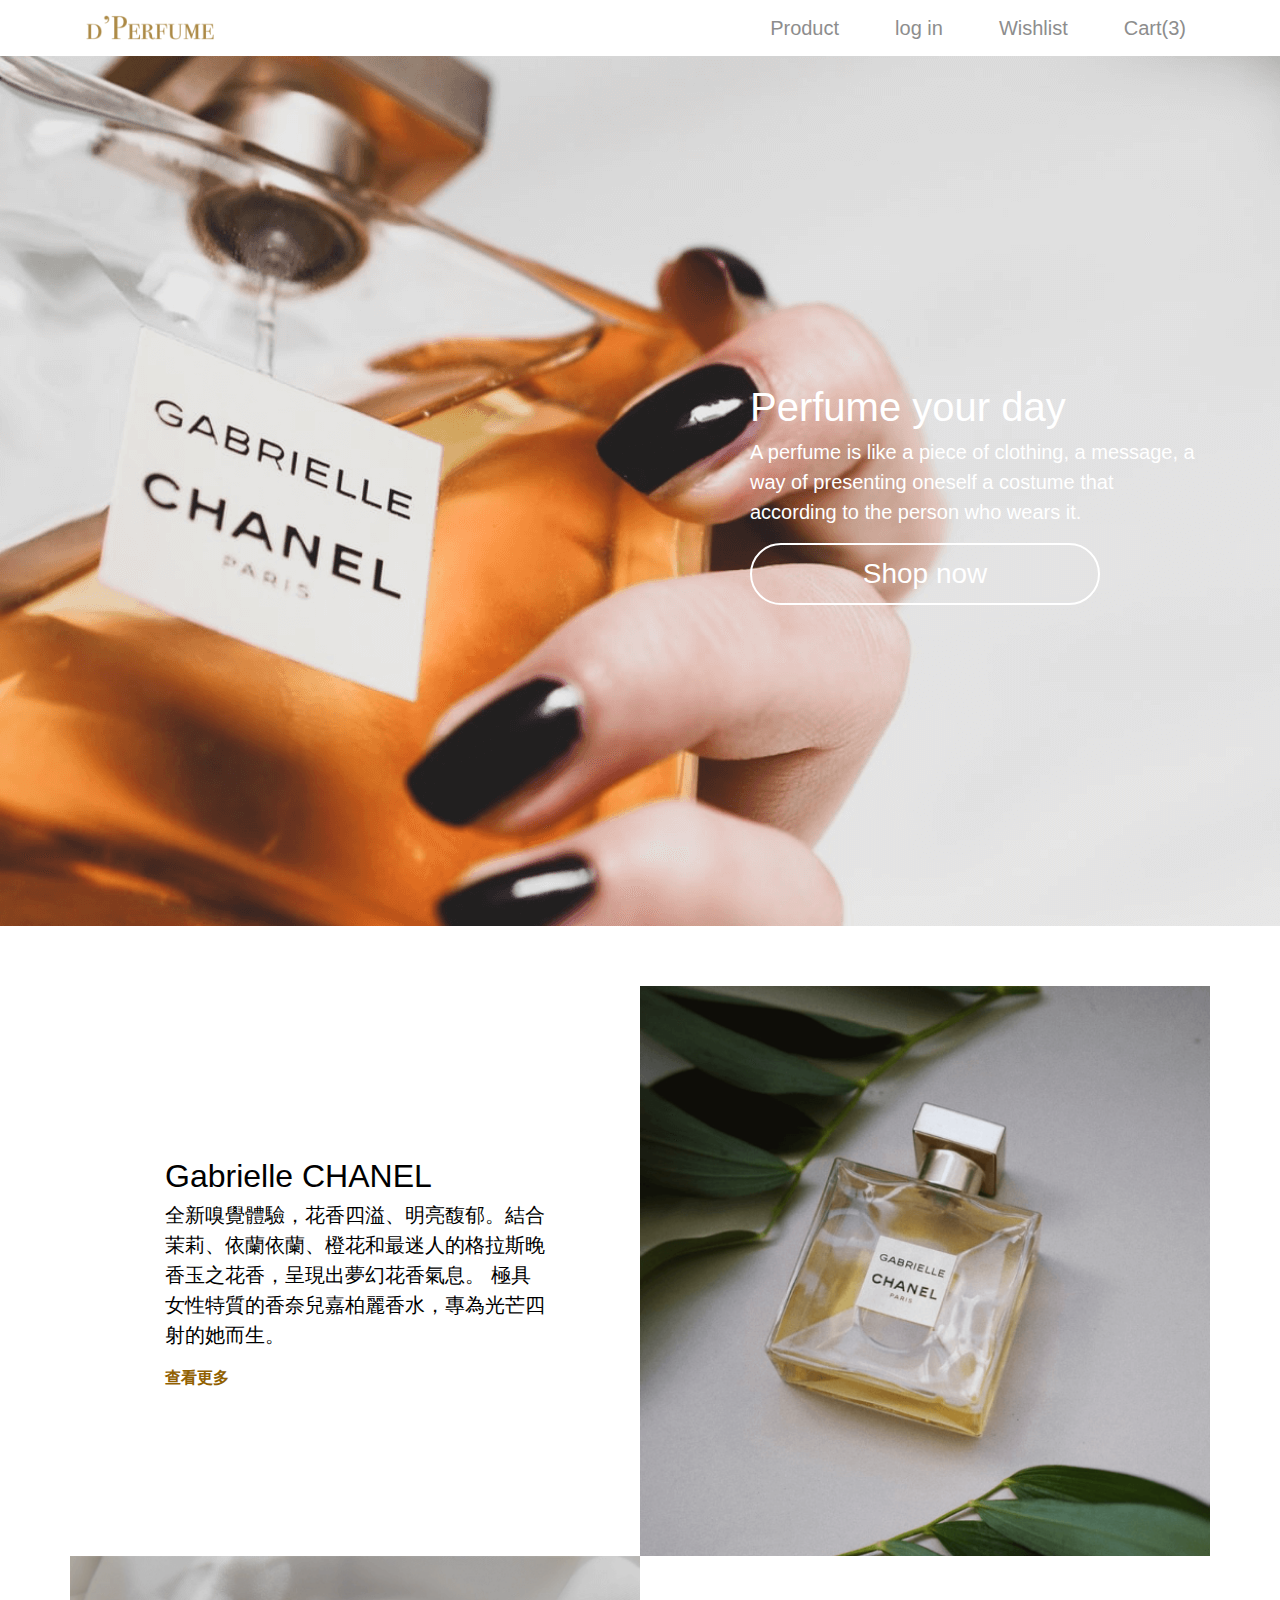
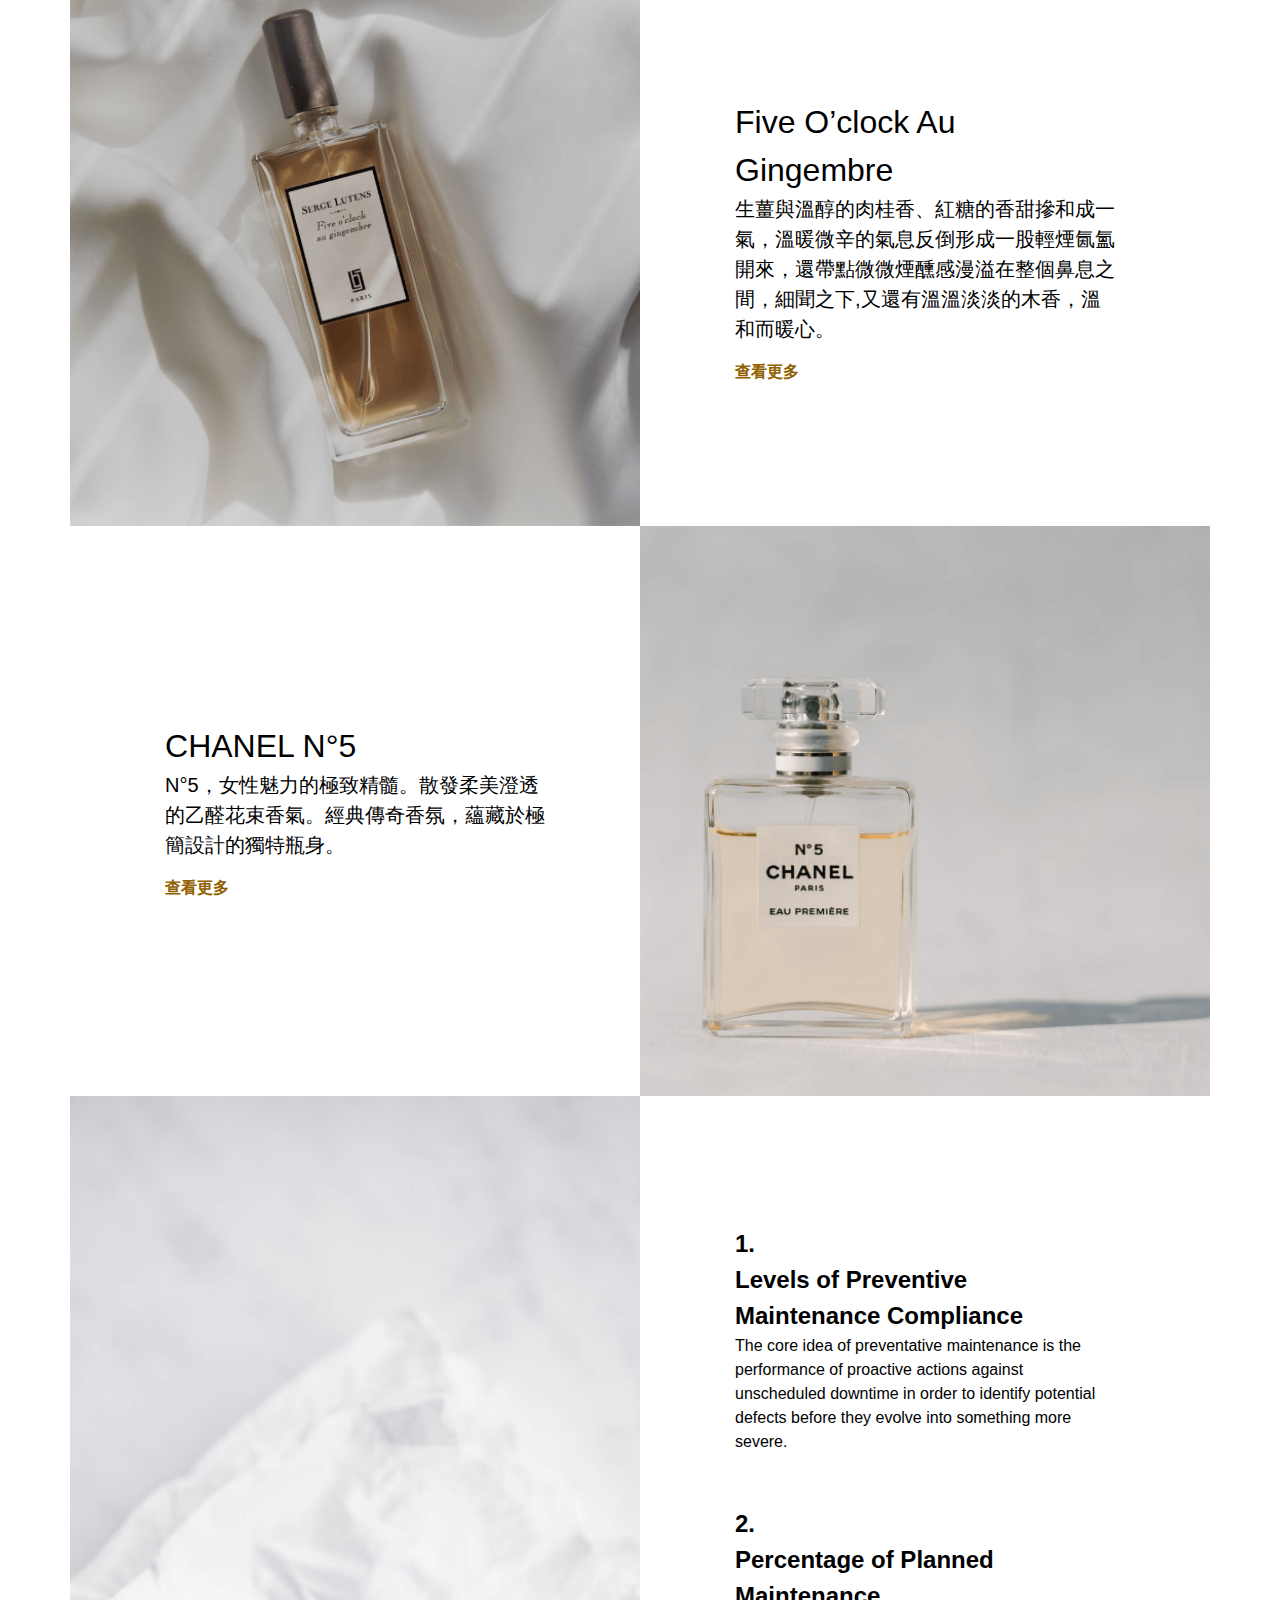
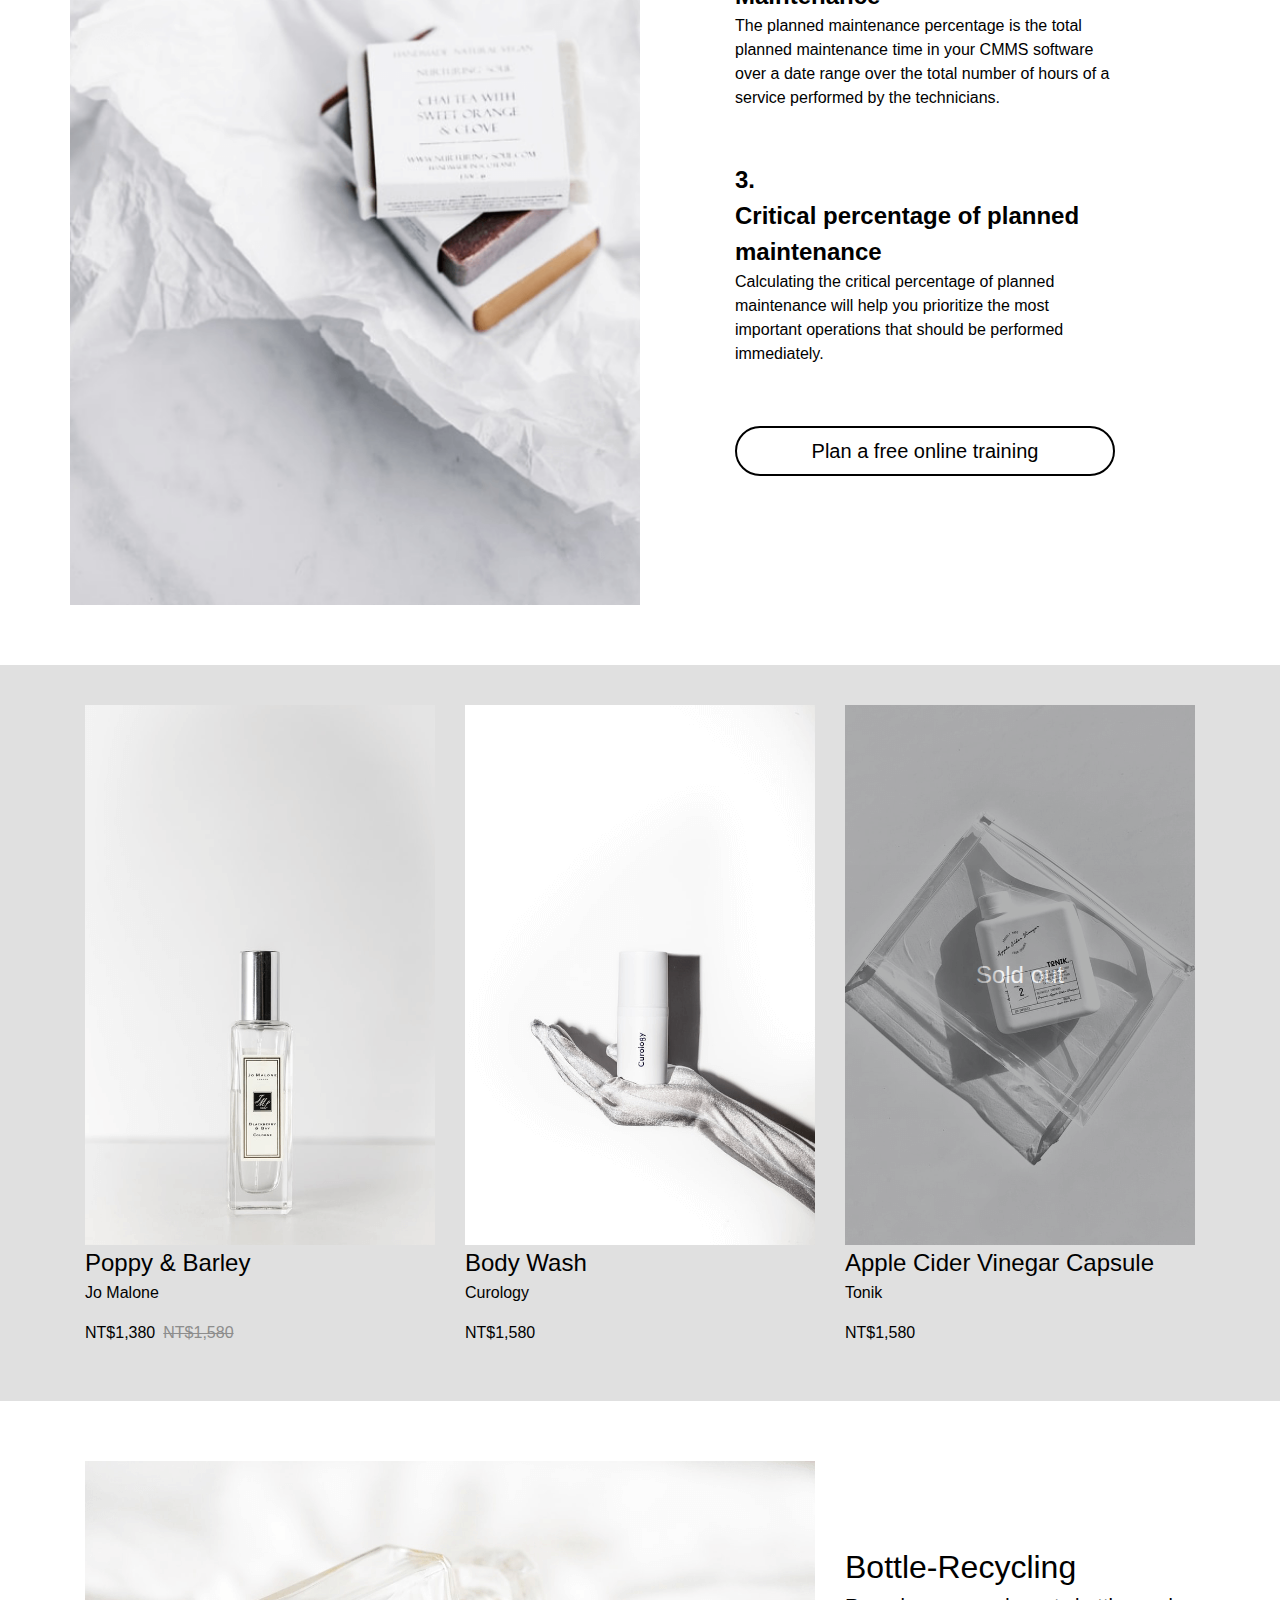
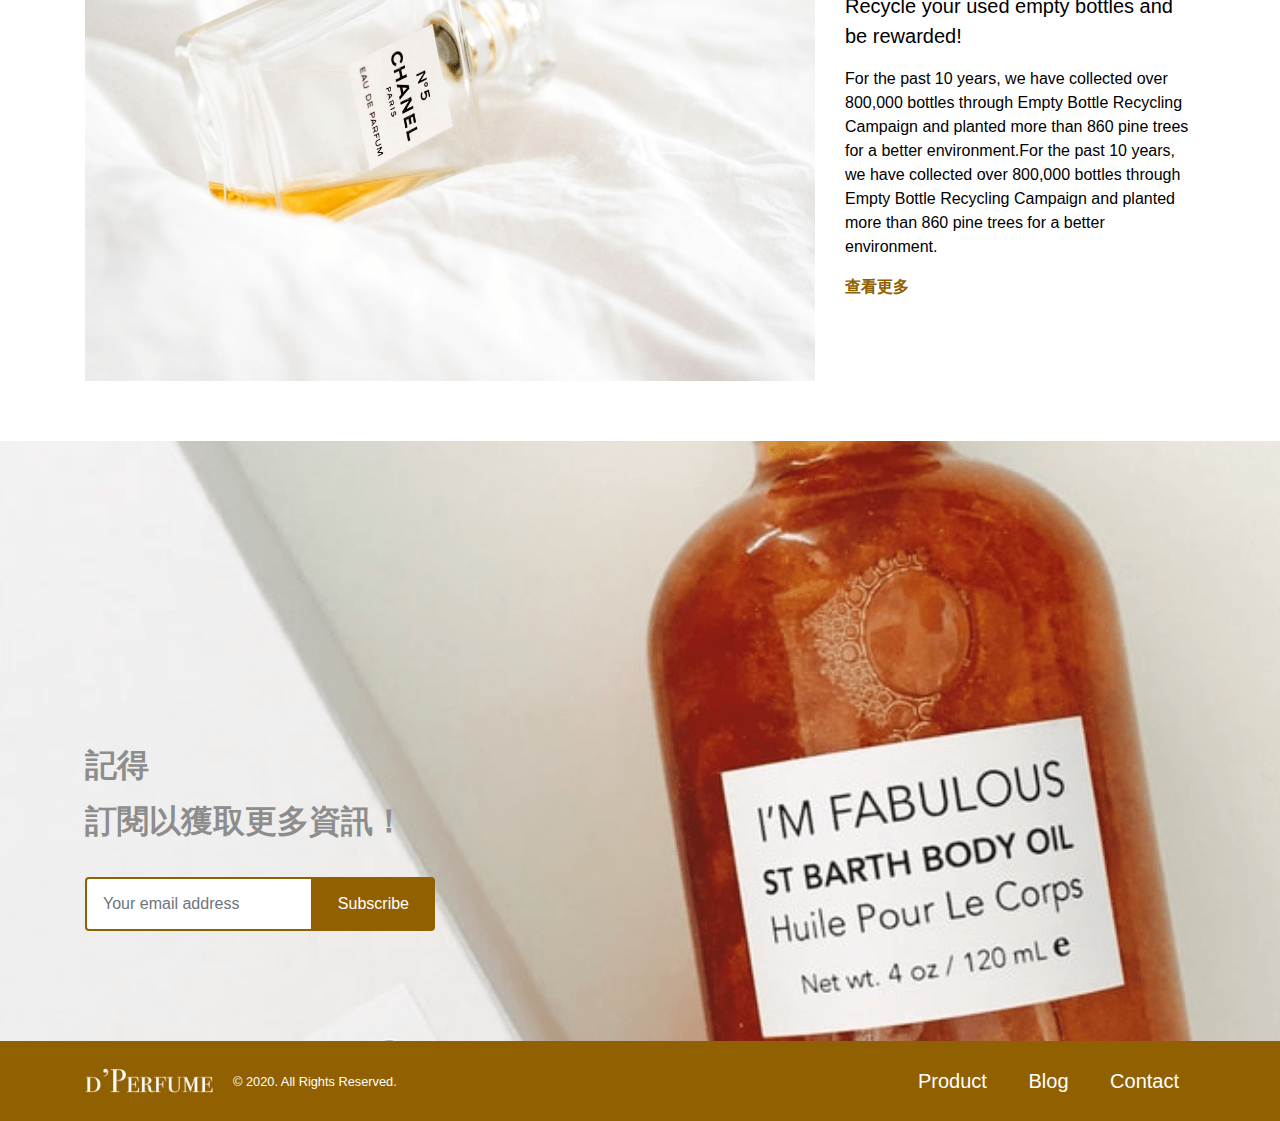
==== index.html @ 67496195 "done" ====
<!DOCTYPE html>
<html lang="en">
<head>
    <meta charset="UTF-8">
    <meta name="viewport" content="width=device-width, initial-scale=1.0">
    <title>d'Perfume</title>
    <link rel="stylesheet" href="https://use.fontawesome.com/releases/v5.14.0/css/all.css" integrity="sha384-HzLeBuhoNPvSl5KYnjx0BT+WB0QEEqLprO+NBkkk5gbc67FTaL7XIGa2w1L0Xbgc" crossorigin="anonymous">
    <link rel="stylesheet" href="css/all.min.css">
</head>
<body>
    <header class="bg-white lead font-weight-normal sticky-top mb-0">
        <div class="container-xl container-fluid px-md-3 p-0">
            <nav class="header-navbar navbar navbar-expand-md navbar-light p-0">
                <a class="navbar-brand ml-3 ml-md-0 mr-auto" href="./index.html">
                    <h1 class="logo logo-primary align-middle text-hide my-0">d'Perfume</h1>
                </a>
                <div class="navbar-nav d-md-none mr-3">
                    <a class="nav-item nav-link" href="#"><i class="fas fa-shopping-cart"></i></a>
                    <a href="#" class="badge badge-pill badge-primary font-weight-normal position-absolute py-0 px-1 ml-3 mt-1"><small>3</small></a>
                </div>
                <button class="navbar-toggler px-3 py-2 border-0 outline-none" type="button" data-toggle="collapse" data-target="#mdNav" aria-controls="smNav" aria-expanded="false" aria-label="Toggle navigation">
                    <i class="fas fa-bars fa-2x mx-1"></i>
                </button>
                <div class="collapse navbar-collapse bg-secondary navbar-dark flex-grow-0" id="mdNav">
                    <div class="navbar-nav text-center d-md-none">
                        <a class="nav-item nav-link py-3 border-bottom" href="../product.html">Product</a>
                        <a class="nav-item nav-link py-3 border-bottom" href="#">Wishlist</a>
                        <a class="nav-item nav-link py-3 border-bottom" href="#">Blog</a>
                        <a class="nav-item nav-link py-3 border-bottom" href="#">Contact</a>
                        <a class="nav-item nav-link py-3" href="../login.html">log in</a>
                    </div>
                </div>
                <div class="navbar-nav h5 font-weight-normal d-none d-md-flex">
                    <a class="nav-item nav-link mr-4_3" href="../product.html"><i class="fas fa-tshirt mr-1"></i>Product</a>
                    <a class="nav-item nav-link mr-4_3" href="../login.html"><i class="fas fa-user-alt mr-1"></i>log in</a>
                    <a class="nav-item nav-link mr-4_3" href="#"><i class="fas fa-heart mr-1"></i>Wishlist</a>
                    <a class="nav-item nav-link" href="#"><i class="fas fa-shopping-cart mr-1"></i>Cart(3)</a>
                </div>
            </nav>
        </div>
    </header>
    <section class="banner jumbotron-fluid text-white d-flex mb-0">
        <div class="container-xl container-fluid d-flex flex-column justify-content-center">
            <div class="row align-items-end">
                <div class="col-12 col-lg-5 col-md-6 col-sm-8 offset-0 offset-lg-7 offset-md-6 offset-sm-4">
                    <h1 class="mb-0">Perfume your day</h1>
                    <p class="lead">A perfume is like a piece of clothing, a message, a way of presenting oneself a costume that according to the person who wears it.</p>
                </div>
            </div>
            <div class="row">
                <div class="col-12 col-lg-4 col-md-5 col-sm-7 offset-0 offset-lg-7 offset-md-6 offset-sm-4">
                    <a class="btn btn-outline-light text-white font-size-reset btn-block border-bold rounded-pill py-2" href="../product.html"><span class="h3 font-weight-normal">Shop now</span></a>
                </div>
            </div>
        </div>
    </section>
    <section class="container-xl container-fluid py-4_4 py-md-5_3">
        <div class="row flex-md-row-reverse align-items-center mb-4_2 mb-md-0">
            <div class="col-12 col-md-6 offset-md-1 d-flex justify-content-center justify-content-md-start px-md-0 mb-2 mb-md-0">
                <img class="d-block w-100 h-auto" src="../img/sp-1.png" alt="Gabrielle CHANEL" srcset="../img/sp-1@2x.png 2x">
            </div>
            <div class="col-12 col-sm-10 col-md-4 offset-sm-1 px-md-0">
                <h2 class="mb-0">Gabrielle CHANEL</h2>
                <p class="lead">全新嗅覺體驗，花香四溢、明亮馥郁。結合茉莉、依蘭依蘭、橙花和最迷人的格拉斯晚香玉之花香，呈現出夢幻花香氣息。 極具女性特質的香奈兒嘉柏麗香水，專為光芒四射的她而生。</p>
                <a class="text-decoration-none font-weight-semibold" href="/">查看更多</a>
            </div>
        </div>
        <div class="row align-items-center mb-4_2 mb-md-0">
            <div class="col-12 col-md-6 d-flex justify-content-center justify-content-md-end px-md-0 mb-2 mb-md-0">
                <img class="d-block w-100 h-auto" src="../img/sp-2.png" alt="Five O’clock Au Gingembre" srcset="../img/sp-2@2x.png 2x">
            </div>
            <div class="col-12 col-sm-10 col-md-4 offset-sm-1 px-md-0">
                <h2 class="mb-0">Five O’clock Au Gingembre</h2>
                <p class="lead">生薑與溫醇的肉桂香、紅糖的香甜摻和成一氣，溫暖微辛的氣息反倒形成一股輕煙氤氳開來，還帶點微微煙醺感漫溢在整個鼻息之間，細聞之下,又還有溫溫淡淡的木香，溫和而暖心。</p>
                <a class="text-decoration-none font-weight-semibold" href="/">查看更多</a>
            </div>
    
        </div>
        <div class="row flex-md-row-reverse align-items-center mb-4_2 mb-md-0">
            <div class="col-12 col-md-6 offset-md-1 d-flex justify-content-center justify-content-md-start px-md-0 mb-2 mb-md-0">
                <img class="d-block w-100 h-auto" src="../img/sp-3.png" alt="CHANEL N°5" srcset="../img/sp-3@2x.png 2x">
            </div>
            <div class="col-12 col-sm-10 col-md-4 offset-sm-1 px-md-0">
                <h2 class="mb-0">CHANEL N°5</h2>
                <p class="lead">N°5，女性魅力的極致精髓。散發柔美澄透的乙醛花束香氣。經典傳奇香氛，蘊藏於極簡設計的獨特瓶身。</p>
                <a class="text-decoration-none font-weight-semibold" href="/">查看更多</a>
            </div>
        </div>
        <div class="row align-items-center">
            <div class="col-12 col-md-6 d-flex justify-content-center justify-content-md-end px-md-0 mb-2 mb-md-0">
                <img class="d-block w-100 h-auto" src="../img/sp-4.png" alt="picture" srcset="../img/sp-4@2x.png 2x">
            </div>
            <div class="col-12 col-sm-10 col-md-4 offset-sm-1 px-md-0">
                <h4 class="mb-0 align-top font-weight-semibold">1.<br>Levels of Preventive Maintenance Compliance</h4>
                <p class="mb-3_1 mb-md-5_1 font-weight-light">The core idea of preventative maintenance is the performance of proactive actions against unscheduled downtime in order to identify potential defects before they evolve into something more severe.</p>
                <h4 class="mb-0 align-top font-weight-semibold">2.<br>Percentage of Planned Maintenance</h4>
                <p class="mb-3_1 mb-md-5_1 font-weight-light">The planned maintenance percentage is the total planned maintenance time in your CMMS software over a date range over the total number of hours of a service performed by the technicians.</p>
                <h4 class="mb-0 align-top font-weight-semibold">3.<br>Critical percentage of planned maintenance</h4>
                <p class="mb-3_1 mb-md-5_3 font-weight-light">Calculating the critical percentage of planned maintenance will help you prioritize the most important operations that should be performed immediately.</p>
                <button class="btn btn-outline-black text-black font-weight-medium btn-lg btn-block border-bold rounded-pill" type="button">Plan a free online training</button>
            </div>
        </div>
    </section>
    <section class="bg-secondary-l">
        <div class="container-xl container-fluid py-4_2 py-sm-4_4">
            <div class="row">
                <div class="col-12 col-sm-4">
                    <img class="d-none d-sm-block img-fluid" src="../img/p-1.png" alt="Poppy & Barley" srcset="../img/p-1@2x.png 2x">
                    <img class="d-block d-sm-none w-100 h-auto" src="../img/p-1-m.png" alt="Poppy & Barley" srcset="../img/p-1-m@2x.png 2x">
                    <h4 class="mb-0">Poppy & Barley</h4>
                    <p class="font-weight-light">Jo Malone</p>
                    <p class="font-weight-light">NT$1,380<del class="text-secondary ml-2">NT$1,580</del></p>
                </div>
                <div class="col-12 col-sm-4">
                    <img class="d-none d-sm-block img-fluid" src="../img/p-2.png" alt="Body Wash" srcset="../img/p-2@2x.png 2x">
                    <img class="d-block d-sm-none w-100 h-auto" src="../img/p-2-m.png" alt="Poppy & Barley" srcset="../img/p-2-m@2x.png 2x">
                    <h4 class="mb-0">Body Wash</h4>
                    <p class="font-weight-light">Curology</p>
                    <p class="font-weight-light">NT$1,580</p>
                </div>
                <div class="col-12 col-sm-4">
                    <div class="position-relative">
                        <h4 class="bg-black opacity-3 text-light font-weight-semebold position-absolute d-flex justify-content-center align-items-center w-100 h-100 mb-0">Sold out</h4>
                        <img class="d-none d-sm-block img-fluid" src="../img/p-3.png" alt="Apple Cider Vinegar Capsule" srcset="../img/p-3@2x.png 2x">
                        <img class="d-block d-sm-none w-100 h-auto" src="../img/p-3-m.png" alt="Poppy & Barley" srcset="../img/p-3-m@2x.png 2x">
                    </div>
                    <h4 class="mb-0">Apple Cider Vinegar Capsule</h4>
                    <p class="font-weight-light">Tonik</p>
                    <p class="font-weight-light">NT$1,580</p>
                </div>
            </div>
        </div>
    </section>
    <section class="container-xl container-fluid py-4_4 py-md-5_3">
        <div class="row align-items-center">
            <div class="col-md-8">
                <img class="d-none d-sm-block img-fluid" src="../img/sp-5.png" alt="CHANEL N°5" srcset="../img/sp-5@2x.png 2x">
                <img class="d-block d-sm-none w-100 h-auto" src="../img/sp-5-m.png" alt="CHANEL N°5" srcset="../img/sp-5-m@2x.png 2x">
            </div>
            <div class="col-12 col-md-4">
                <h2 class="mb-0">Bottle-Recycling</h2>
                <p class="lead">Recycle your used empty bottles and be rewarded!</p>
                <p>For the past 10 years, we have collected over 800,000 bottles through Empty Bottle Recycling Campaign and planted more than 860 pine trees for a better environment.For the past 10 years, we have collected over 800,000 bottles through Empty Bottle Recycling Campaign and planted more than 860 pine trees for a better environment.</p>
                <a class="text-decoration-none font-weight-semibold" href="/">查看更多</a>
            </div>
        </div>
    </section>
    <section class="subscribe jumbotron-fluid d-flex align-items-end mb-0">
        <div class="container-xl container-fluid h-50">
            <div class="row">
                <div class="col-12 col-sm-8 col-md-6 col-lg-5 col-xl-4">
                    <div class="px-0 pb-4">
                        <h2 class="text-secondary h2 font-weight-bold">記得</h2>
                        <h2 class="text-secondary h2 font-weight-bold">訂閱以獲取更多資訊！</h2>
                    </div>
                    <div class="input-group">
                        <input class="form-control border-primary border-bold h-100 p-3" type="email" name="email" id="email" placeholder="Your email address" aria-label="Your email address" aria-describedby="button-subscribe">
                        <div class="input-group-append">
                            <button class="btn btn-primary border-bold px-4" type="button" id="button-subscribe">Subscribe</button>
                        </div>
                    </div>
                </div>
            </div>
        </div>
    </section>
    <footer class="bg-primary text-white">
        <div class="container-xl container-fluid h-100">
            <div class="navbar navbar-dark d-flex justify-content-between flex-nowrap h-100 p-0">
                <div class="flex-grow-1 d-flex justify-content-md-start justify-content-between align-items-center">
                    <a class="navbar-brand pr-1 mr-3" href="./index.html"><h1 class="logo logo-white align-middle text-hide mb-0">d'Perfume</h1></a>
                    <p class="navbar-text mb-0"><small>© 2020. All Rights Reserved.</small></p>    
                </div>
                <div class="navbar-nav d-none d-md-inline-block lead font-weight-normal">
                    <a class="nav-item nav-link d-inline-block px-3 mr-1" href="../product.html">Product</a>
                    <a class="nav-item nav-link d-inline-block px-3 mr-1" href="#">Blog</a>
                    <a class="nav-item nav-link d-inline-block px-3" href="#">Contact</a>
                </div>
            </div> 
        </div>
    </footer>
    <script src="https://code.jquery.com/jquery-3.3.1.slim.min.js" integrity="sha384-q8i/X+965DzO0rT7abK41JStQIAqVgRVzpbzo5smXKp4YfRvH+8abtTE1Pi6jizo" crossorigin="anonymous"></script>
    <script src="https://cdnjs.cloudflare.com/ajax/libs/popper.js/1.14.6/umd/popper.min.js" integrity="sha384-wHAiFfRlMFy6i5SRaxvfOCifBUQy1xHdJ/yoi7FRNXMRBu5WHdZYu1hA6ZOblgut" crossorigin="anonymous"></script>
    <script src="https://stackpath.bootstrapcdn.com/bootstrap/4.2.1/js/bootstrap.min.js" integrity="sha384-B0UglyR+jN6CkvvICOB2joaf5I4l3gm9GU6Hc1og6Ls7i6U/mkkaduKaBhlAXv9k" crossorigin="anonymous"></script>
</body>
</html>
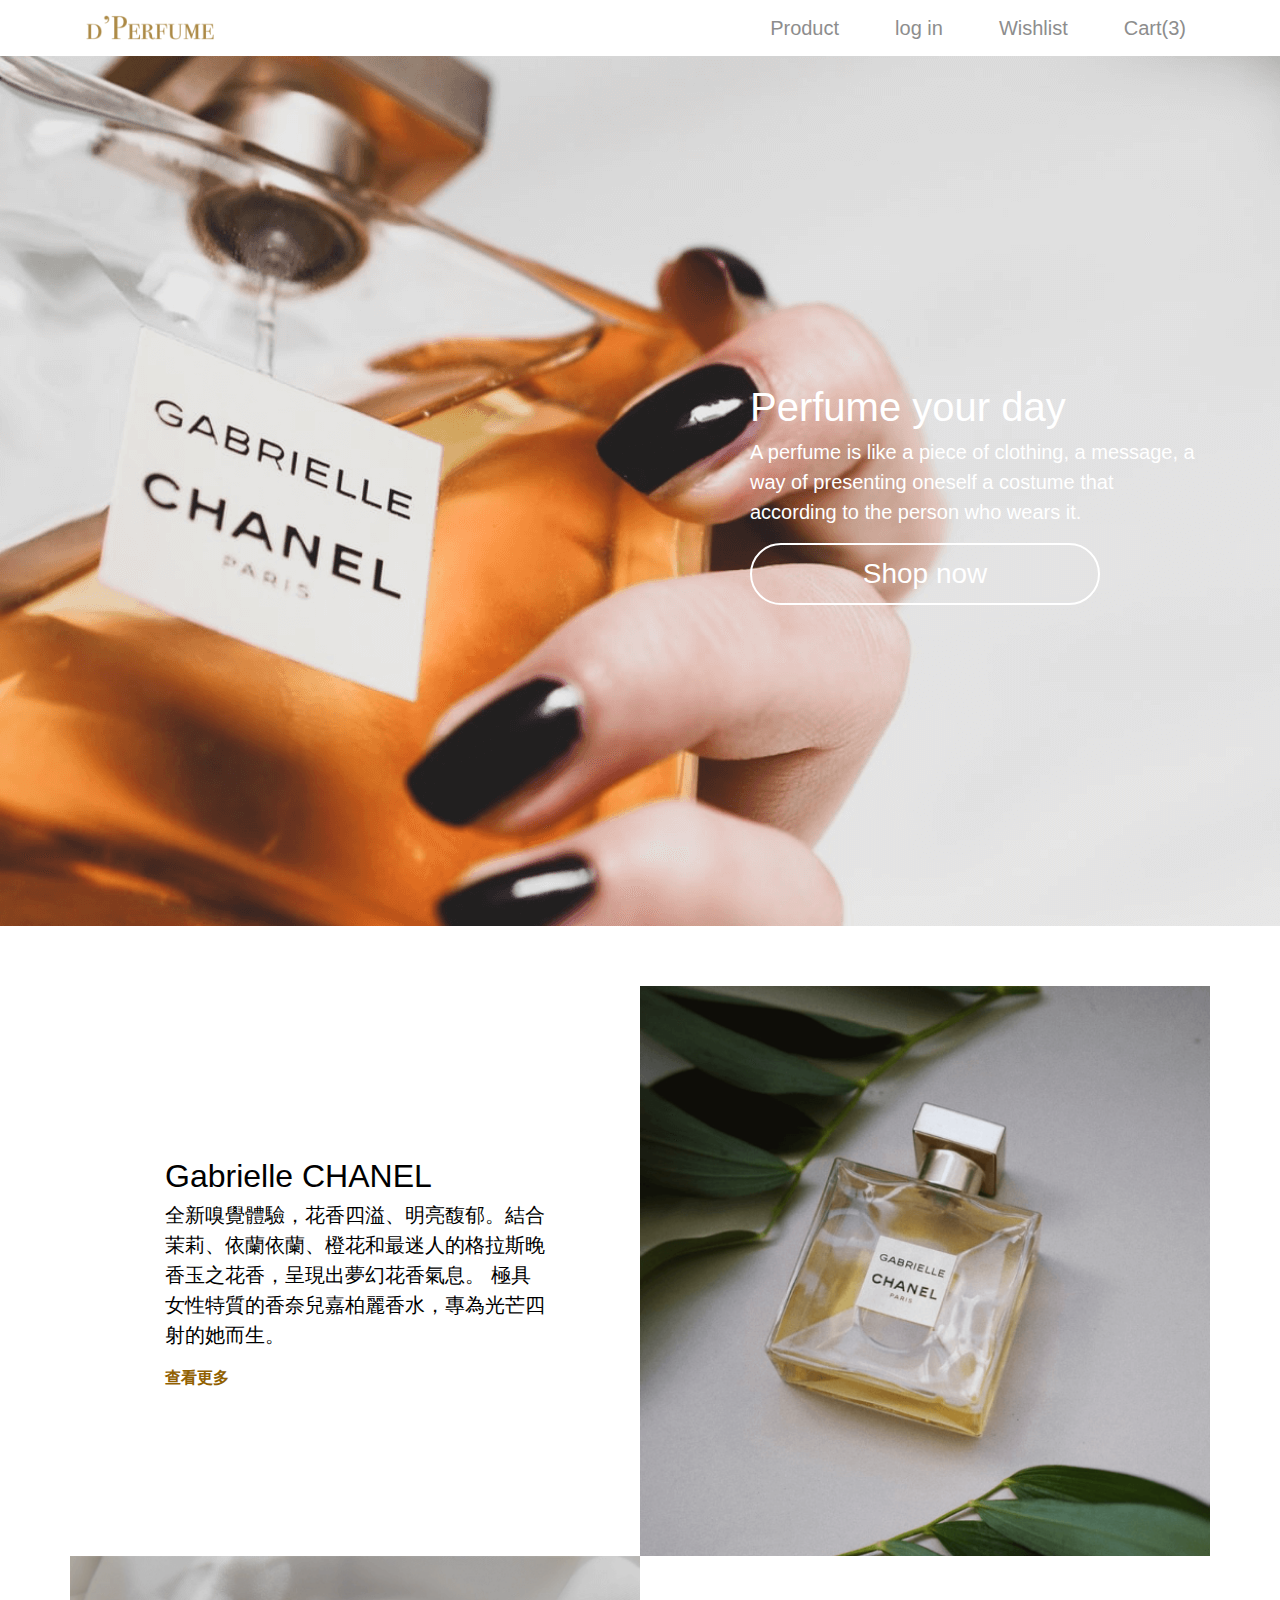
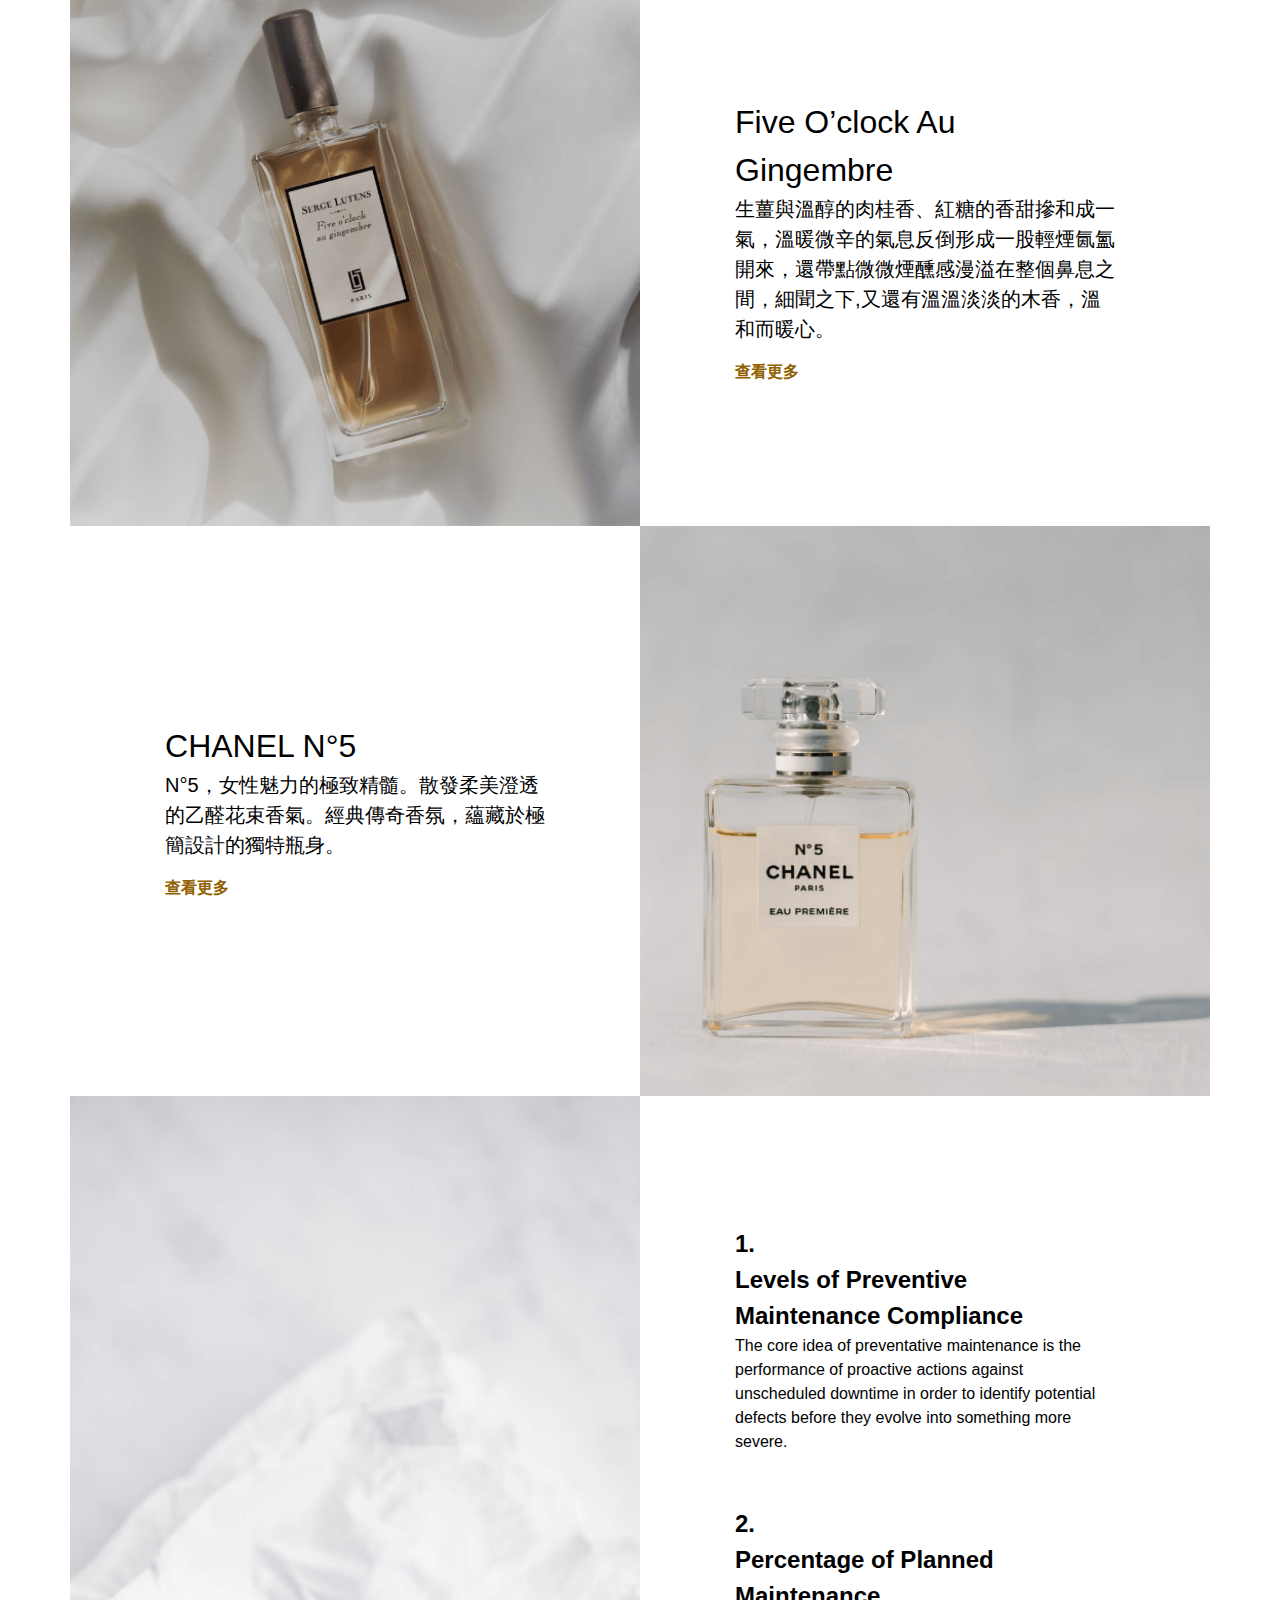
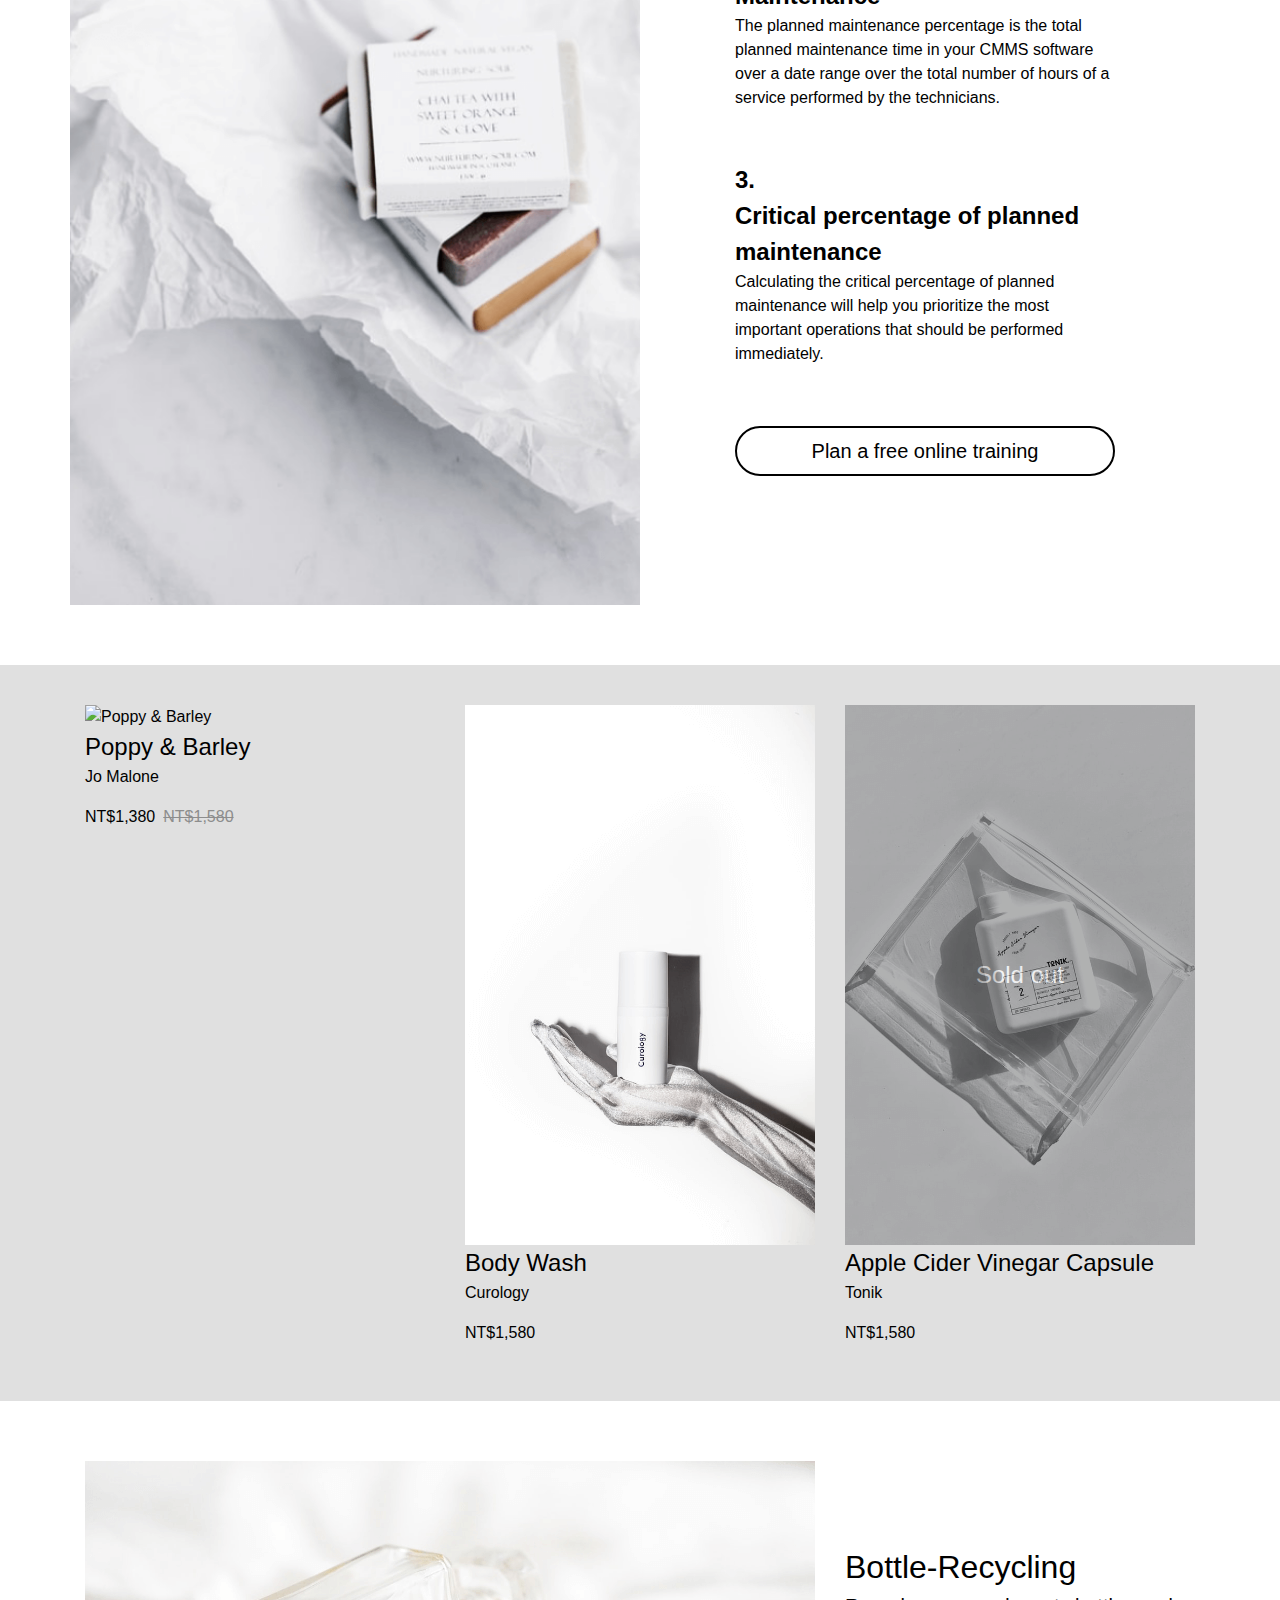
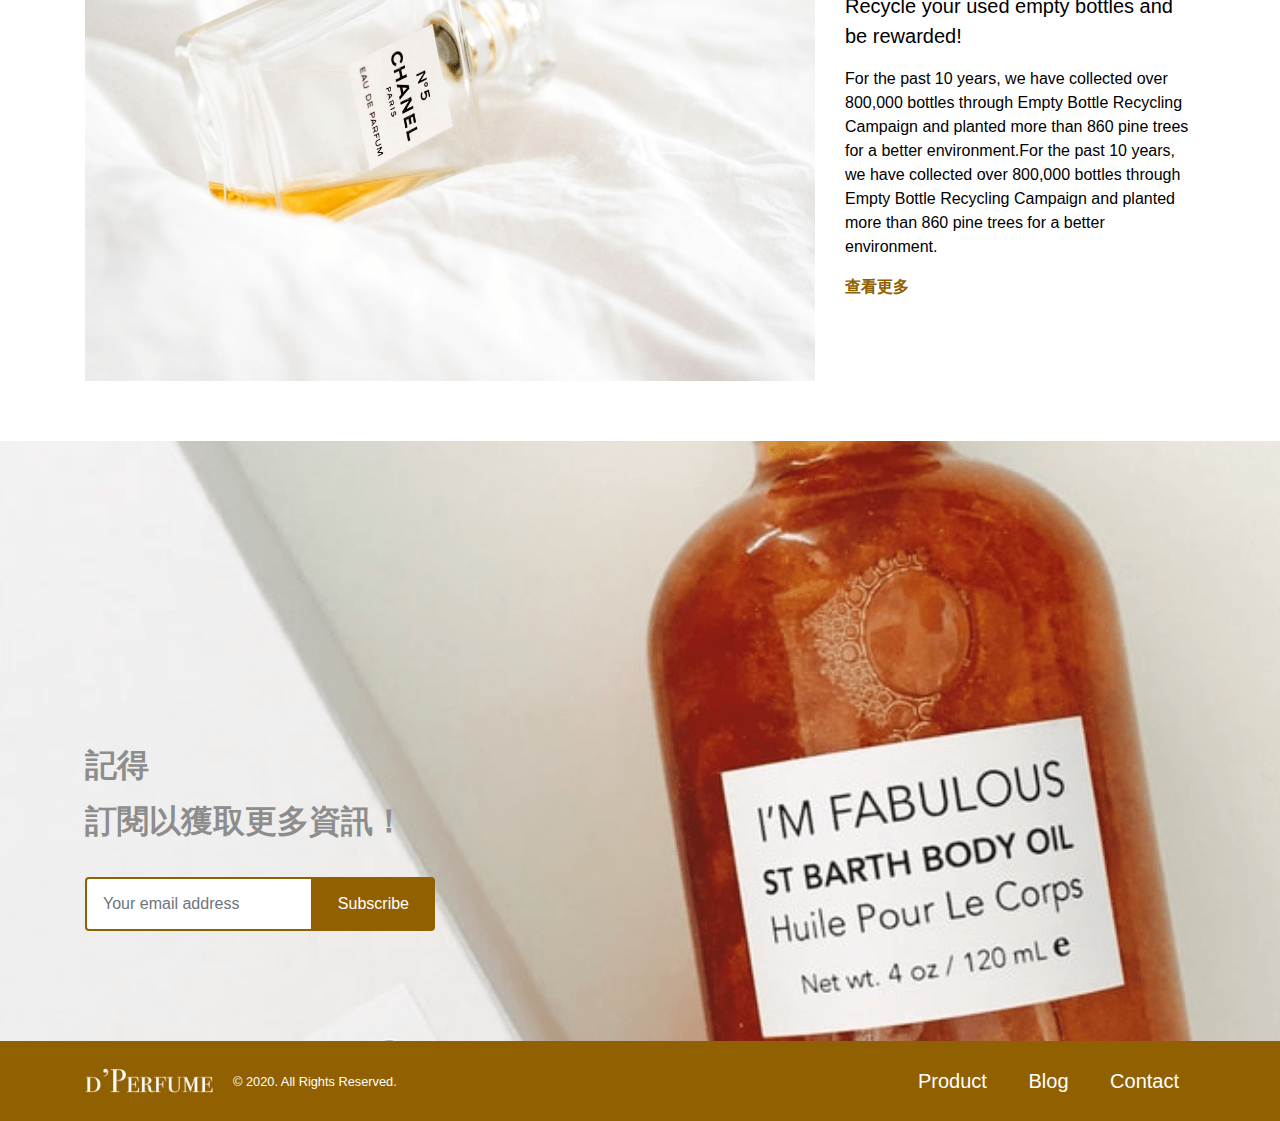
==== commit bec7bf12: "url problem solved" ====
--- a/index.html
+++ b/index.html
@@ -23,16 +23,16 @@
                 </button>
                 <div class="collapse navbar-collapse bg-secondary navbar-dark flex-grow-0" id="mdNav">
                     <div class="navbar-nav text-center d-md-none">
-                        <a class="nav-item nav-link py-3 border-bottom" href="../product.html">Product</a>
+                        <a class="nav-item nav-link py-3 border-bottom" href="./product.html">Product</a>
                         <a class="nav-item nav-link py-3 border-bottom" href="#">Wishlist</a>
                         <a class="nav-item nav-link py-3 border-bottom" href="#">Blog</a>
                         <a class="nav-item nav-link py-3 border-bottom" href="#">Contact</a>
-                        <a class="nav-item nav-link py-3" href="../login.html">log in</a>
+                        <a class="nav-item nav-link py-3" href="./login.html">log in</a>
                     </div>
                 </div>
                 <div class="navbar-nav h5 font-weight-normal d-none d-md-flex">
-                    <a class="nav-item nav-link mr-4_3" href="../product.html"><i class="fas fa-tshirt mr-1"></i>Product</a>
-                    <a class="nav-item nav-link mr-4_3" href="../login.html"><i class="fas fa-user-alt mr-1"></i>log in</a>
+                    <a class="nav-item nav-link mr-4_3" href="./product.html"><i class="fas fa-tshirt mr-1"></i>Product</a>
+                    <a class="nav-item nav-link mr-4_3" href="./login.html"><i class="fas fa-user-alt mr-1"></i>log in</a>
                     <a class="nav-item nav-link mr-4_3" href="#"><i class="fas fa-heart mr-1"></i>Wishlist</a>
                     <a class="nav-item nav-link" href="#"><i class="fas fa-shopping-cart mr-1"></i>Cart(3)</a>
                 </div>
@@ -49,7 +49,7 @@
             </div>
             <div class="row">
                 <div class="col-12 col-lg-4 col-md-5 col-sm-7 offset-0 offset-lg-7 offset-md-6 offset-sm-4">
-                    <a class="btn btn-outline-light text-white font-size-reset btn-block border-bold rounded-pill py-2" href="../product.html"><span class="h3 font-weight-normal">Shop now</span></a>
+                    <a class="btn btn-outline-light text-white font-size-reset btn-block border-bold rounded-pill py-2" href="./product.html"><span class="h3 font-weight-normal">Shop now</span></a>
                 </div>
             </div>
         </div>
@@ -57,7 +57,7 @@
     <section class="container-xl container-fluid py-4_4 py-md-5_3">
         <div class="row flex-md-row-reverse align-items-center mb-4_2 mb-md-0">
             <div class="col-12 col-md-6 offset-md-1 d-flex justify-content-center justify-content-md-start px-md-0 mb-2 mb-md-0">
-                <img class="d-block w-100 h-auto" src="../img/sp-1.png" alt="Gabrielle CHANEL" srcset="../img/sp-1@2x.png 2x">
+                <img class="d-block w-100 h-auto" src="./img/sp-1.png" alt="Gabrielle CHANEL" srcset="./img/sp-1@2x.png 2x">
             </div>
             <div class="col-12 col-sm-10 col-md-4 offset-sm-1 px-md-0">
                 <h2 class="mb-0">Gabrielle CHANEL</h2>
@@ -67,7 +67,7 @@
         </div>
         <div class="row align-items-center mb-4_2 mb-md-0">
             <div class="col-12 col-md-6 d-flex justify-content-center justify-content-md-end px-md-0 mb-2 mb-md-0">
-                <img class="d-block w-100 h-auto" src="../img/sp-2.png" alt="Five O’clock Au Gingembre" srcset="../img/sp-2@2x.png 2x">
+                <img class="d-block w-100 h-auto" src="./img/sp-2.png" alt="Five O’clock Au Gingembre" srcset="./img/sp-2@2x.png 2x">
             </div>
             <div class="col-12 col-sm-10 col-md-4 offset-sm-1 px-md-0">
                 <h2 class="mb-0">Five O’clock Au Gingembre</h2>
@@ -78,7 +78,7 @@
         </div>
         <div class="row flex-md-row-reverse align-items-center mb-4_2 mb-md-0">
             <div class="col-12 col-md-6 offset-md-1 d-flex justify-content-center justify-content-md-start px-md-0 mb-2 mb-md-0">
-                <img class="d-block w-100 h-auto" src="../img/sp-3.png" alt="CHANEL N°5" srcset="../img/sp-3@2x.png 2x">
+                <img class="d-block w-100 h-auto" src="./img/sp-3.png" alt="CHANEL N°5" srcset="./img/sp-3@2x.png 2x">
             </div>
             <div class="col-12 col-sm-10 col-md-4 offset-sm-1 px-md-0">
                 <h2 class="mb-0">CHANEL N°5</h2>
@@ -88,7 +88,7 @@
         </div>
         <div class="row align-items-center">
             <div class="col-12 col-md-6 d-flex justify-content-center justify-content-md-end px-md-0 mb-2 mb-md-0">
-                <img class="d-block w-100 h-auto" src="../img/sp-4.png" alt="picture" srcset="../img/sp-4@2x.png 2x">
+                <img class="d-block w-100 h-auto" src="./img/sp-4.png" alt="picture" srcset="./img/sp-4@2x.png 2x">
             </div>
             <div class="col-12 col-sm-10 col-md-4 offset-sm-1 px-md-0">
                 <h4 class="mb-0 align-top font-weight-semibold">1.<br>Levels of Preventive Maintenance Compliance</h4>
@@ -105,15 +105,15 @@
         <div class="container-xl container-fluid py-4_2 py-sm-4_4">
             <div class="row">
                 <div class="col-12 col-sm-4">
-                    <img class="d-none d-sm-block img-fluid" src="../img/p-1.png" alt="Poppy & Barley" srcset="../img/p-1@2x.png 2x">
-                    <img class="d-block d-sm-none w-100 h-auto" src="../img/p-1-m.png" alt="Poppy & Barley" srcset="../img/p-1-m@2x.png 2x">
+                    <img class="d-none d-sm-block img-fluid" src="./mg/p-1.png" alt="Poppy & Barley" srcset="./img/p-1@2x.png 2x">
+                    <img class="d-block d-sm-none w-100 h-auto" src="./img/p-1-m.png" alt="Poppy & Barley" srcset="./img/p-1-m@2x.png 2x">
                     <h4 class="mb-0">Poppy & Barley</h4>
                     <p class="font-weight-light">Jo Malone</p>
                     <p class="font-weight-light">NT$1,380<del class="text-secondary ml-2">NT$1,580</del></p>
                 </div>
                 <div class="col-12 col-sm-4">
-                    <img class="d-none d-sm-block img-fluid" src="../img/p-2.png" alt="Body Wash" srcset="../img/p-2@2x.png 2x">
-                    <img class="d-block d-sm-none w-100 h-auto" src="../img/p-2-m.png" alt="Poppy & Barley" srcset="../img/p-2-m@2x.png 2x">
+                    <img class="d-none d-sm-block img-fluid" src="./img/p-2.png" alt="Body Wash" srcset="./img/p-2@2x.png 2x">
+                    <img class="d-block d-sm-none w-100 h-auto" src="./img/p-2-m.png" alt="Poppy & Barley" srcset="./img/p-2-m@2x.png 2x">
                     <h4 class="mb-0">Body Wash</h4>
                     <p class="font-weight-light">Curology</p>
                     <p class="font-weight-light">NT$1,580</p>
@@ -121,8 +121,8 @@
                 <div class="col-12 col-sm-4">
                     <div class="position-relative">
                         <h4 class="bg-black opacity-3 text-light font-weight-semebold position-absolute d-flex justify-content-center align-items-center w-100 h-100 mb-0">Sold out</h4>
-                        <img class="d-none d-sm-block img-fluid" src="../img/p-3.png" alt="Apple Cider Vinegar Capsule" srcset="../img/p-3@2x.png 2x">
-                        <img class="d-block d-sm-none w-100 h-auto" src="../img/p-3-m.png" alt="Poppy & Barley" srcset="../img/p-3-m@2x.png 2x">
+                        <img class="d-none d-sm-block img-fluid" src="./img/p-3.png" alt="Apple Cider Vinegar Capsule" srcset="./img/p-3@2x.png 2x">
+                        <img class="d-block d-sm-none w-100 h-auto" src="./img/p-3-m.png" alt="Poppy & Barley" srcset="./img/p-3-m@2x.png 2x">
                     </div>
                     <h4 class="mb-0">Apple Cider Vinegar Capsule</h4>
                     <p class="font-weight-light">Tonik</p>
@@ -134,8 +134,8 @@
     <section class="container-xl container-fluid py-4_4 py-md-5_3">
         <div class="row align-items-center">
             <div class="col-md-8">
-                <img class="d-none d-sm-block img-fluid" src="../img/sp-5.png" alt="CHANEL N°5" srcset="../img/sp-5@2x.png 2x">
-                <img class="d-block d-sm-none w-100 h-auto" src="../img/sp-5-m.png" alt="CHANEL N°5" srcset="../img/sp-5-m@2x.png 2x">
+                <img class="d-none d-sm-block img-fluid" src="./img/sp-5.png" alt="CHANEL N°5" srcset="./img/sp-5@2x.png 2x">
+                <img class="d-block d-sm-none w-100 h-auto" src="./img/sp-5-m.png" alt="CHANEL N°5" srcset="./img/sp-5-m@2x.png 2x">
             </div>
             <div class="col-12 col-md-4">
                 <h2 class="mb-0">Bottle-Recycling</h2>
@@ -171,7 +171,7 @@
                     <p class="navbar-text mb-0"><small>© 2020. All Rights Reserved.</small></p>    
                 </div>
                 <div class="navbar-nav d-none d-md-inline-block lead font-weight-normal">
-                    <a class="nav-item nav-link d-inline-block px-3 mr-1" href="../product.html">Product</a>
+                    <a class="nav-item nav-link d-inline-block px-3 mr-1" href="./product.html">Product</a>
                     <a class="nav-item nav-link d-inline-block px-3 mr-1" href="#">Blog</a>
                     <a class="nav-item nav-link d-inline-block px-3" href="#">Contact</a>
                 </div>
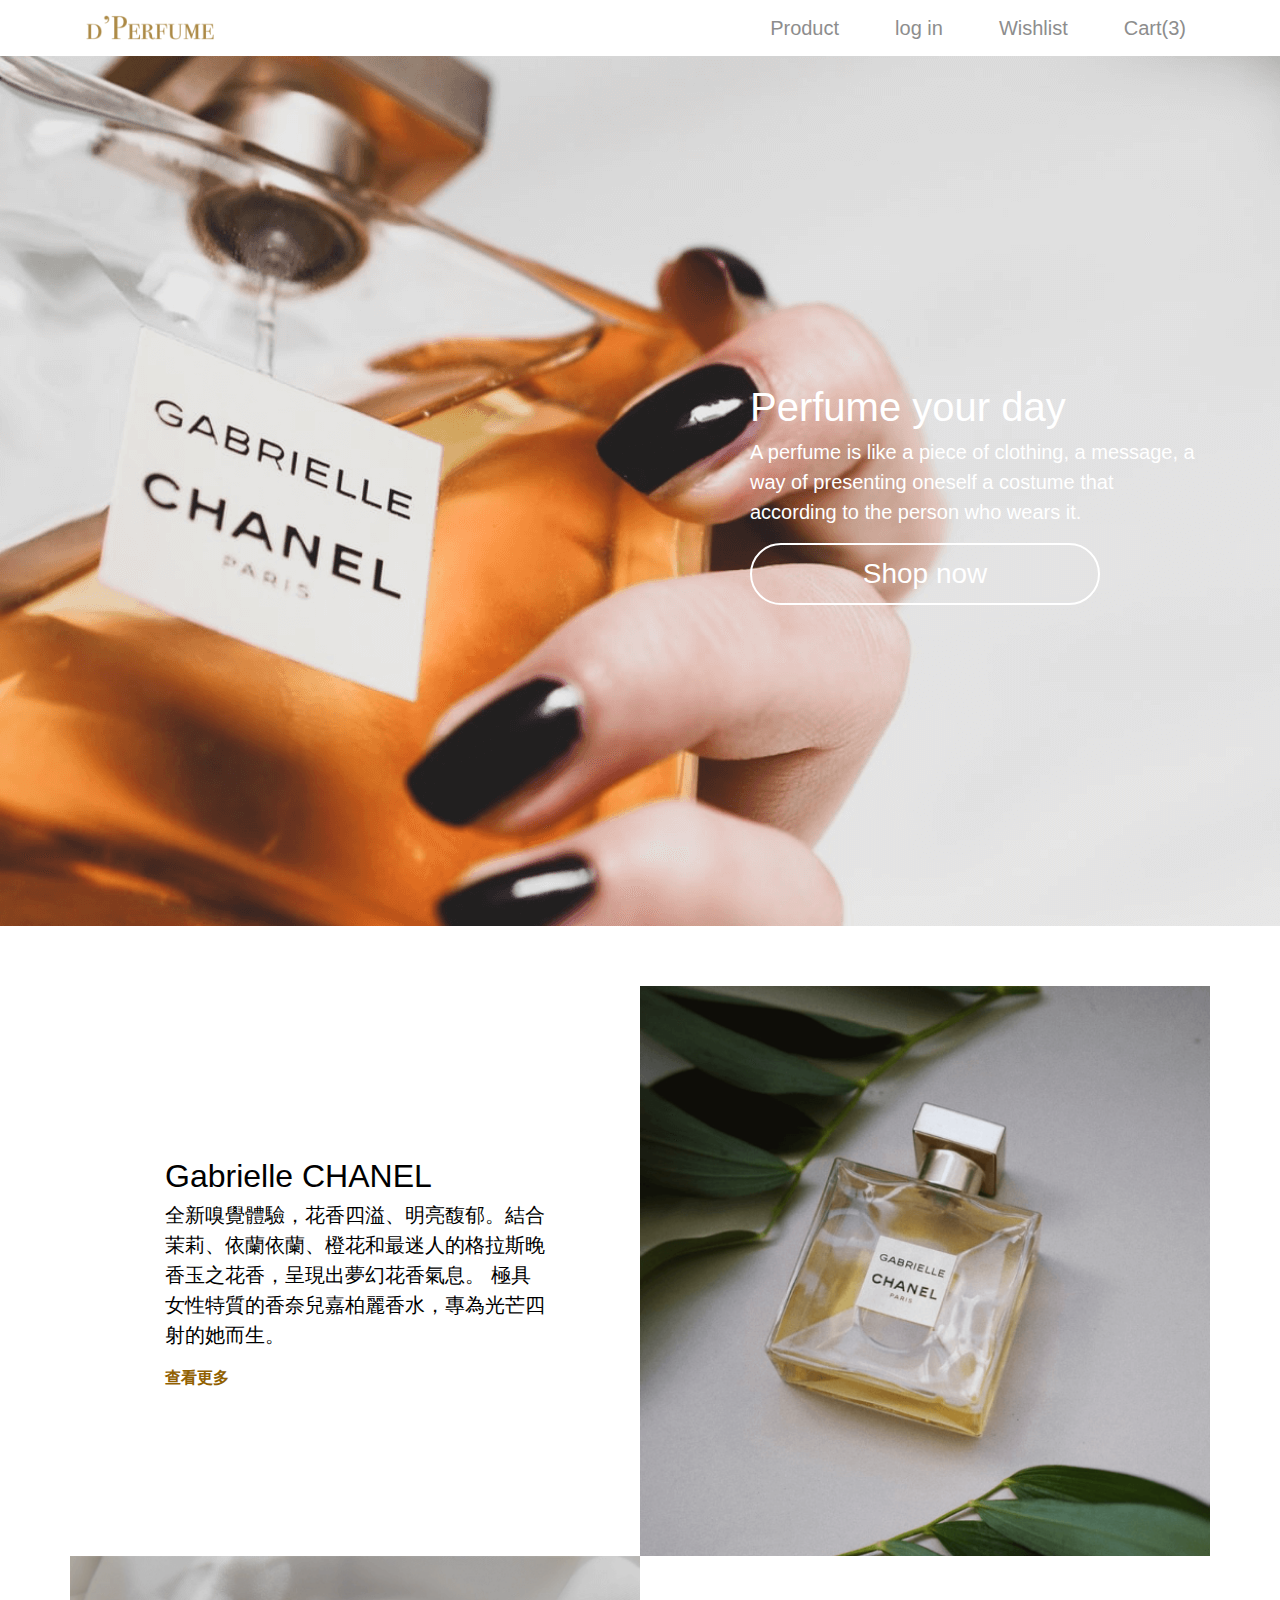
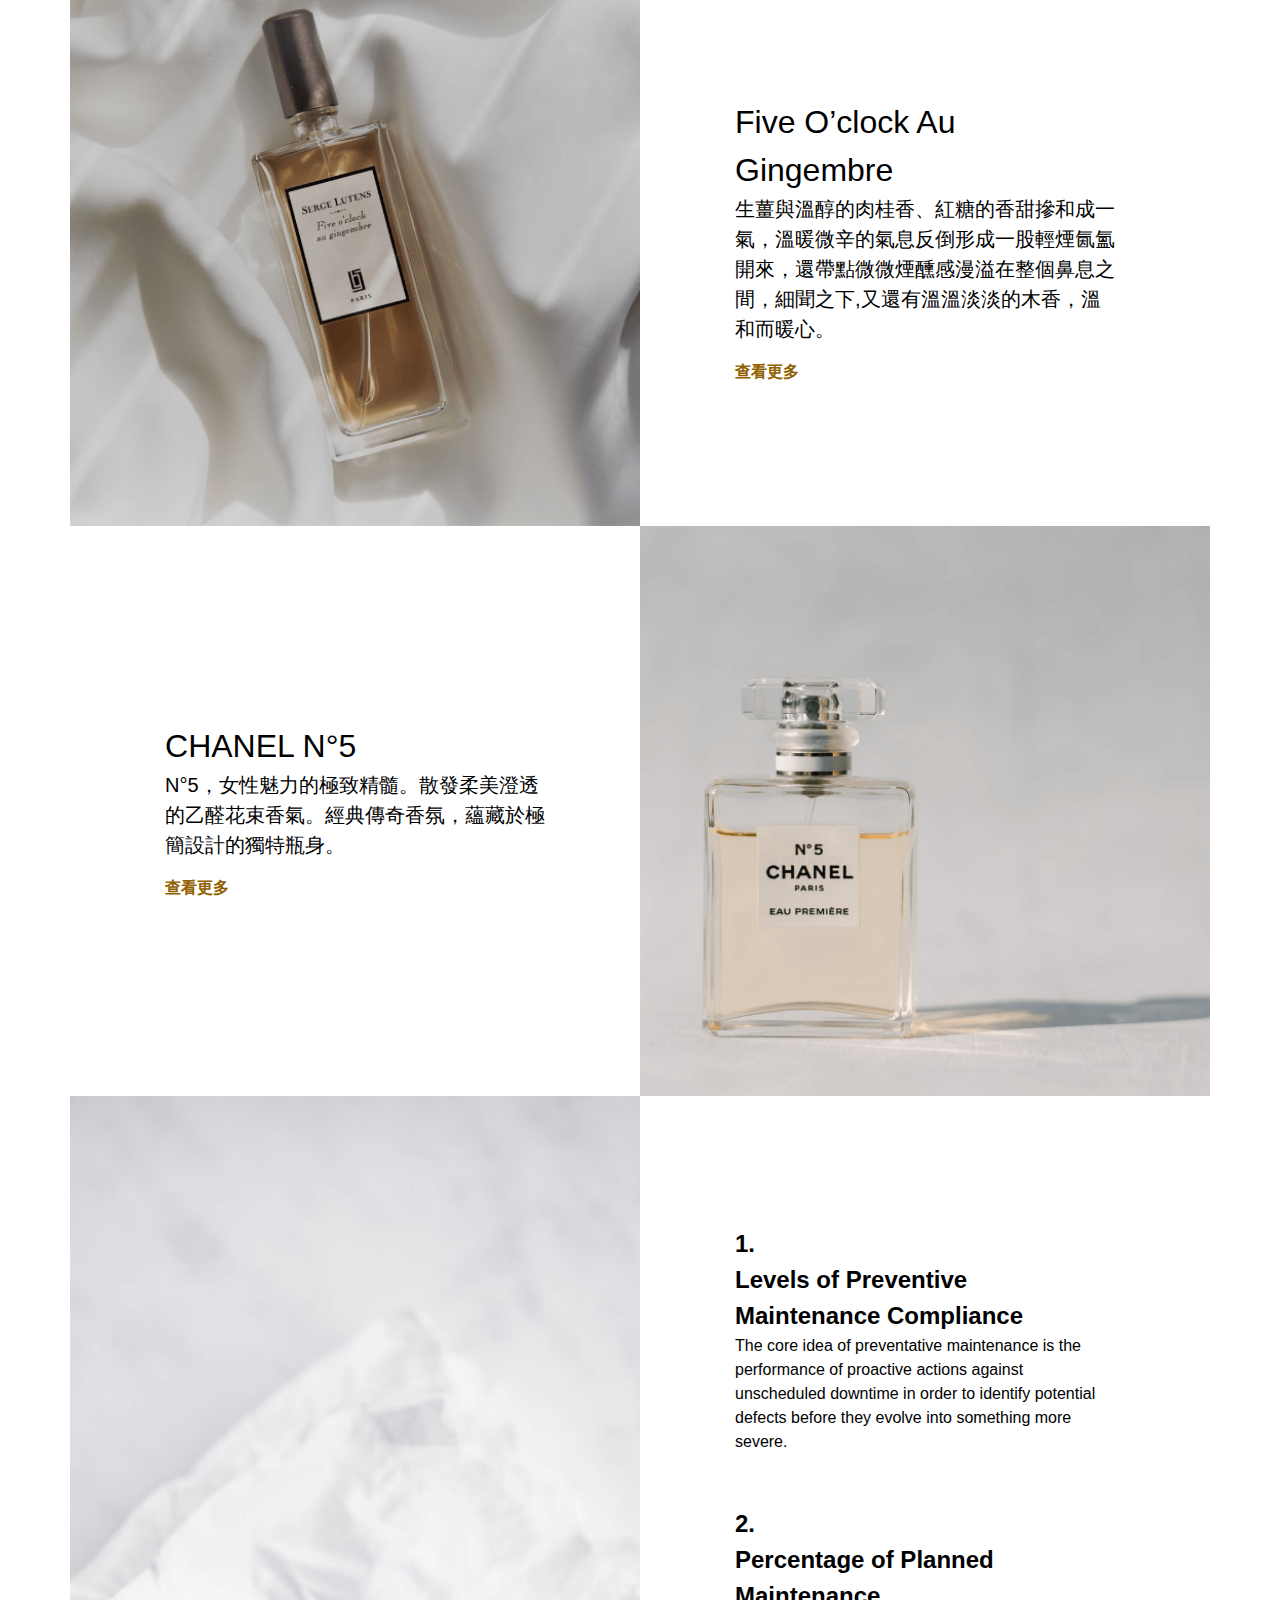
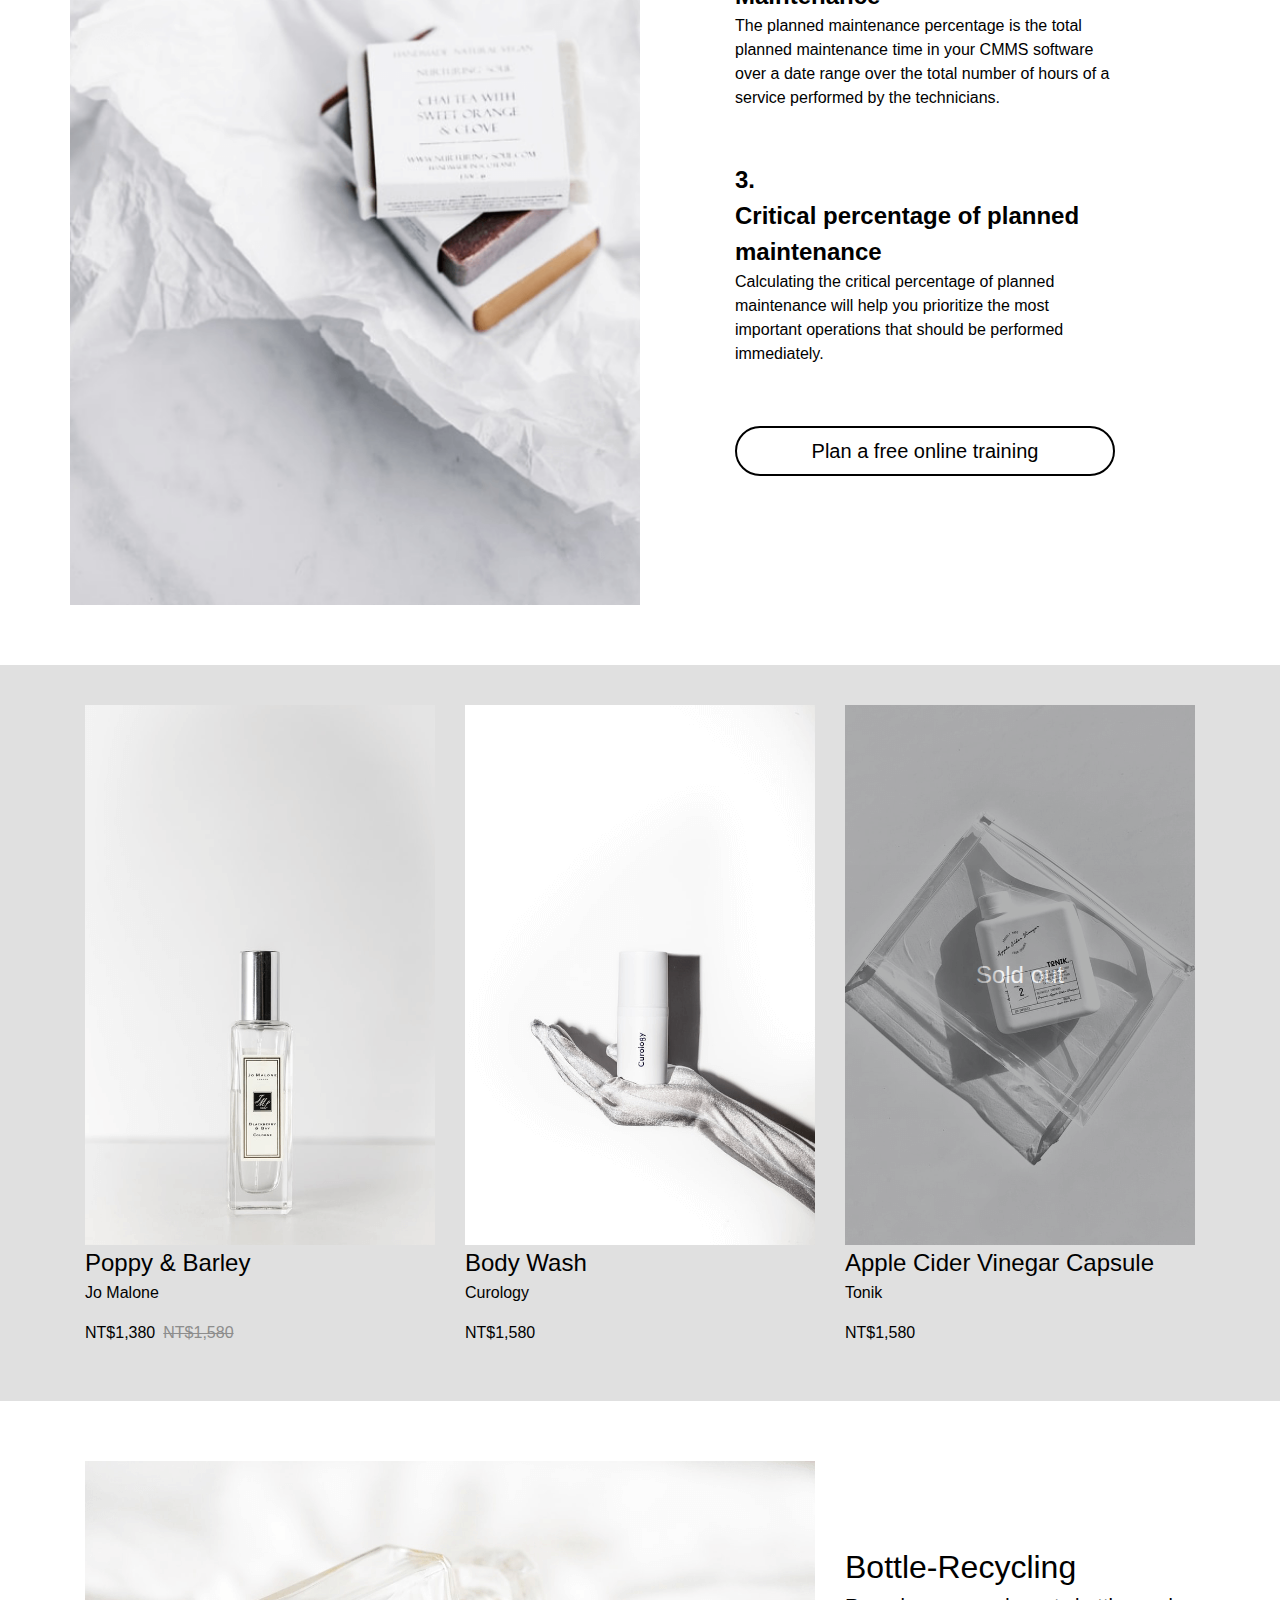
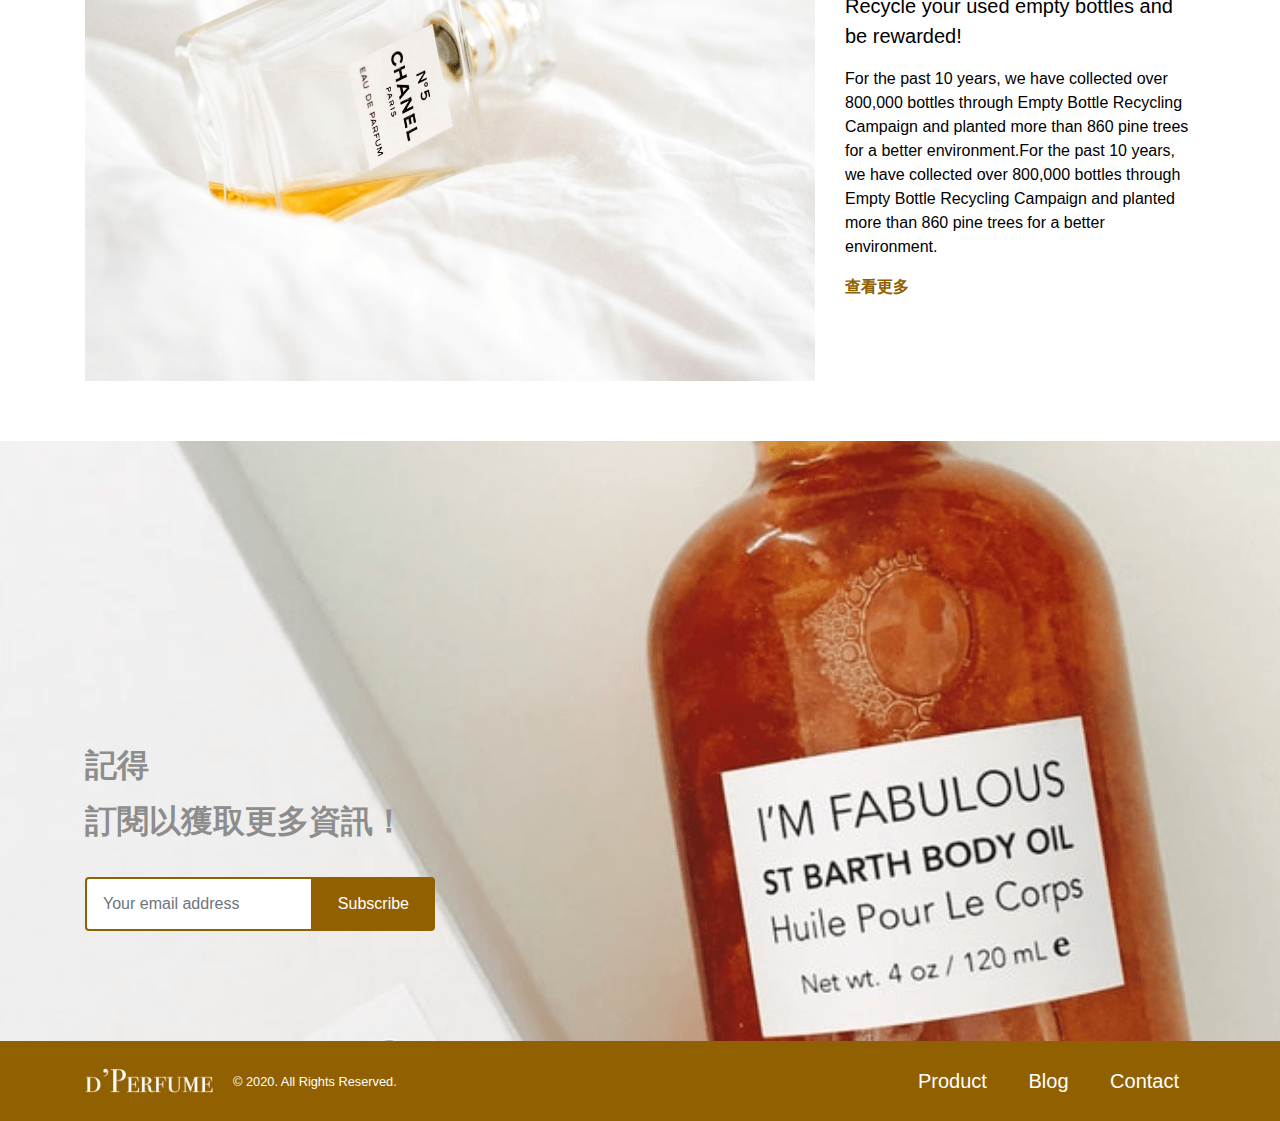
==== commit 6ab8b9e4: "revised" ====
--- a/index.html
+++ b/index.html
@@ -87,7 +87,7 @@
             </div>
         </div>
         <div class="row align-items-center">
-            <div class="col-12 col-md-6 d-flex justify-content-center justify-content-md-end px-md-0 mb-2 mb-md-0">
+            <div class="col-12 col-md-6 align-self-start d-flex justify-content-center justify-content-md-end px-md-0 mb-2 mb-md-0">
                 <img class="d-block w-100 h-auto" src="./img/sp-4.png" alt="picture" srcset="./img/sp-4@2x.png 2x">
             </div>
             <div class="col-12 col-sm-10 col-md-4 offset-sm-1 px-md-0">
@@ -105,7 +105,7 @@
         <div class="container-xl container-fluid py-4_2 py-sm-4_4">
             <div class="row">
                 <div class="col-12 col-sm-4">
-                    <img class="d-none d-sm-block img-fluid" src="./mg/p-1.png" alt="Poppy & Barley" srcset="./img/p-1@2x.png 2x">
+                    <img class="d-none d-sm-block img-fluid" src="./img/p-1.png" alt="Poppy & Barley" srcset="./img/p-1@2x.png 2x">
                     <img class="d-block d-sm-none w-100 h-auto" src="./img/p-1-m.png" alt="Poppy & Barley" srcset="./img/p-1-m@2x.png 2x">
                     <h4 class="mb-0">Poppy & Barley</h4>
                     <p class="font-weight-light">Jo Malone</p>
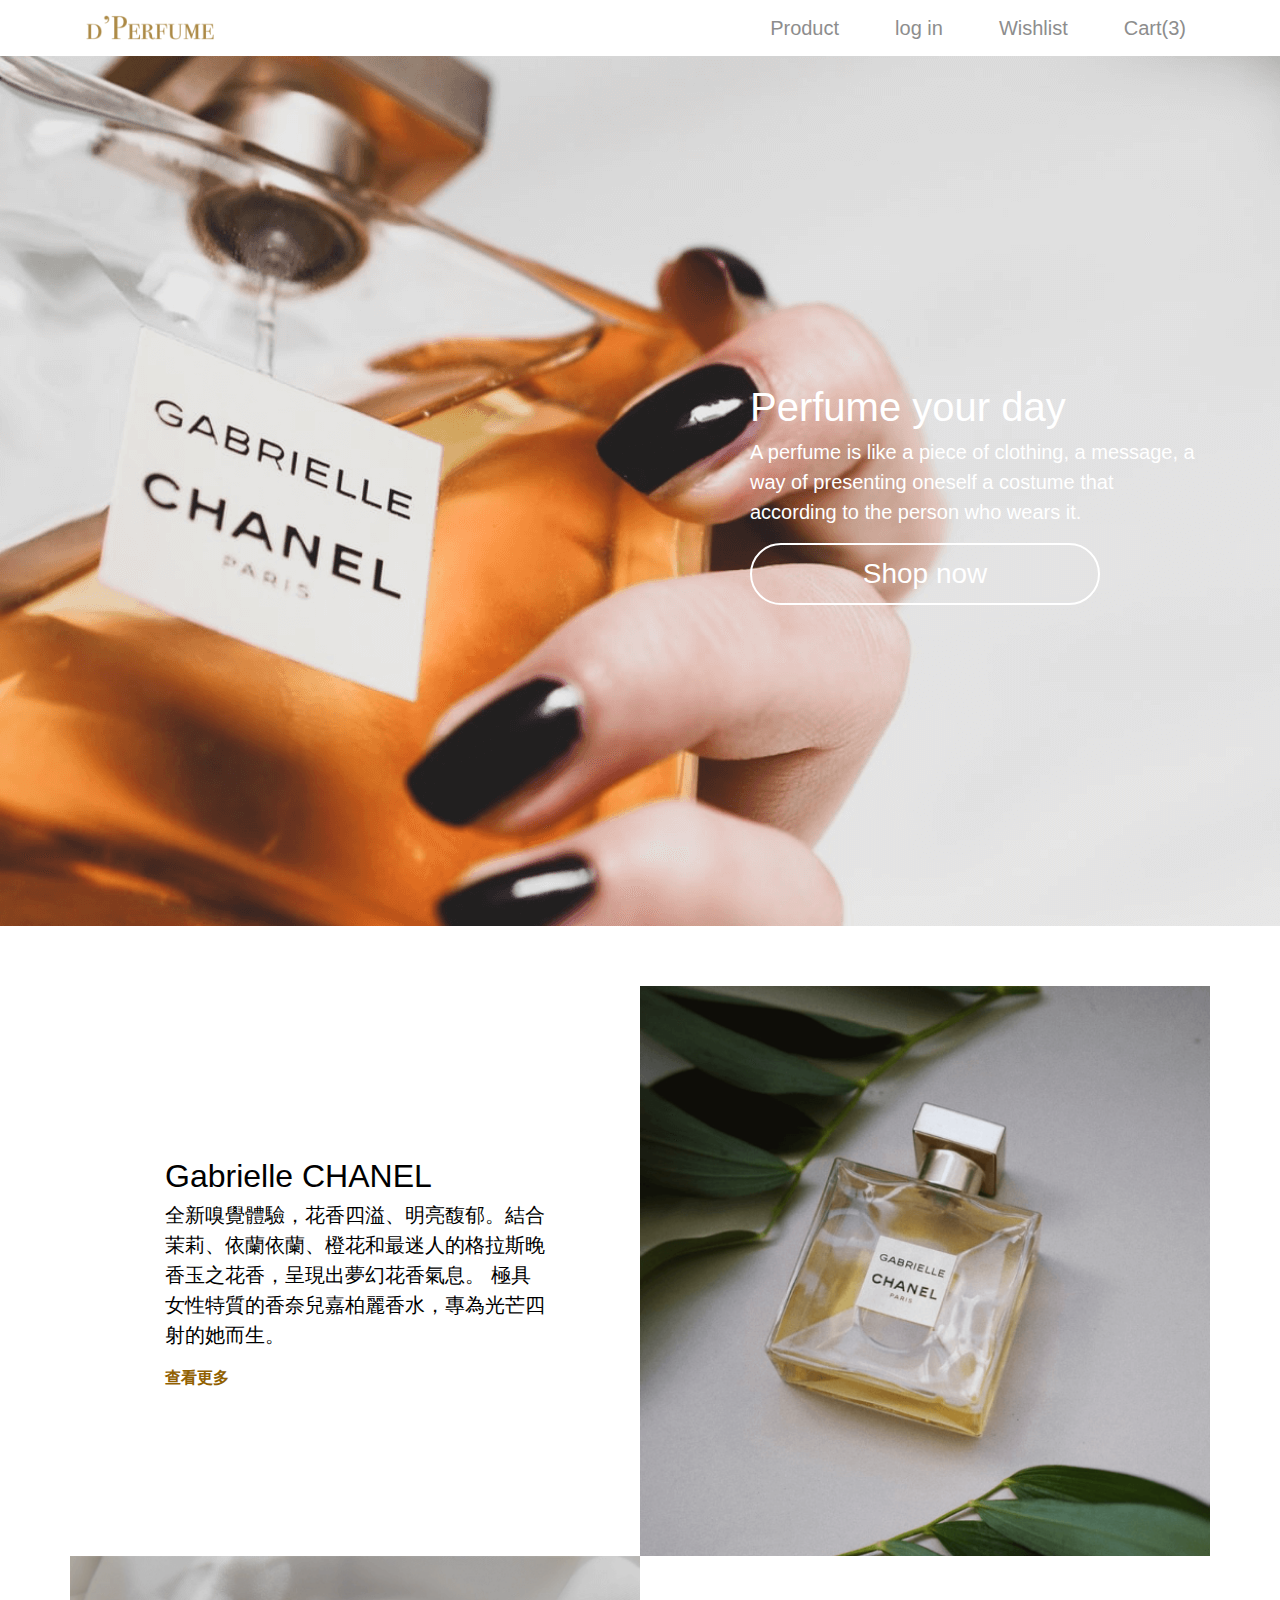
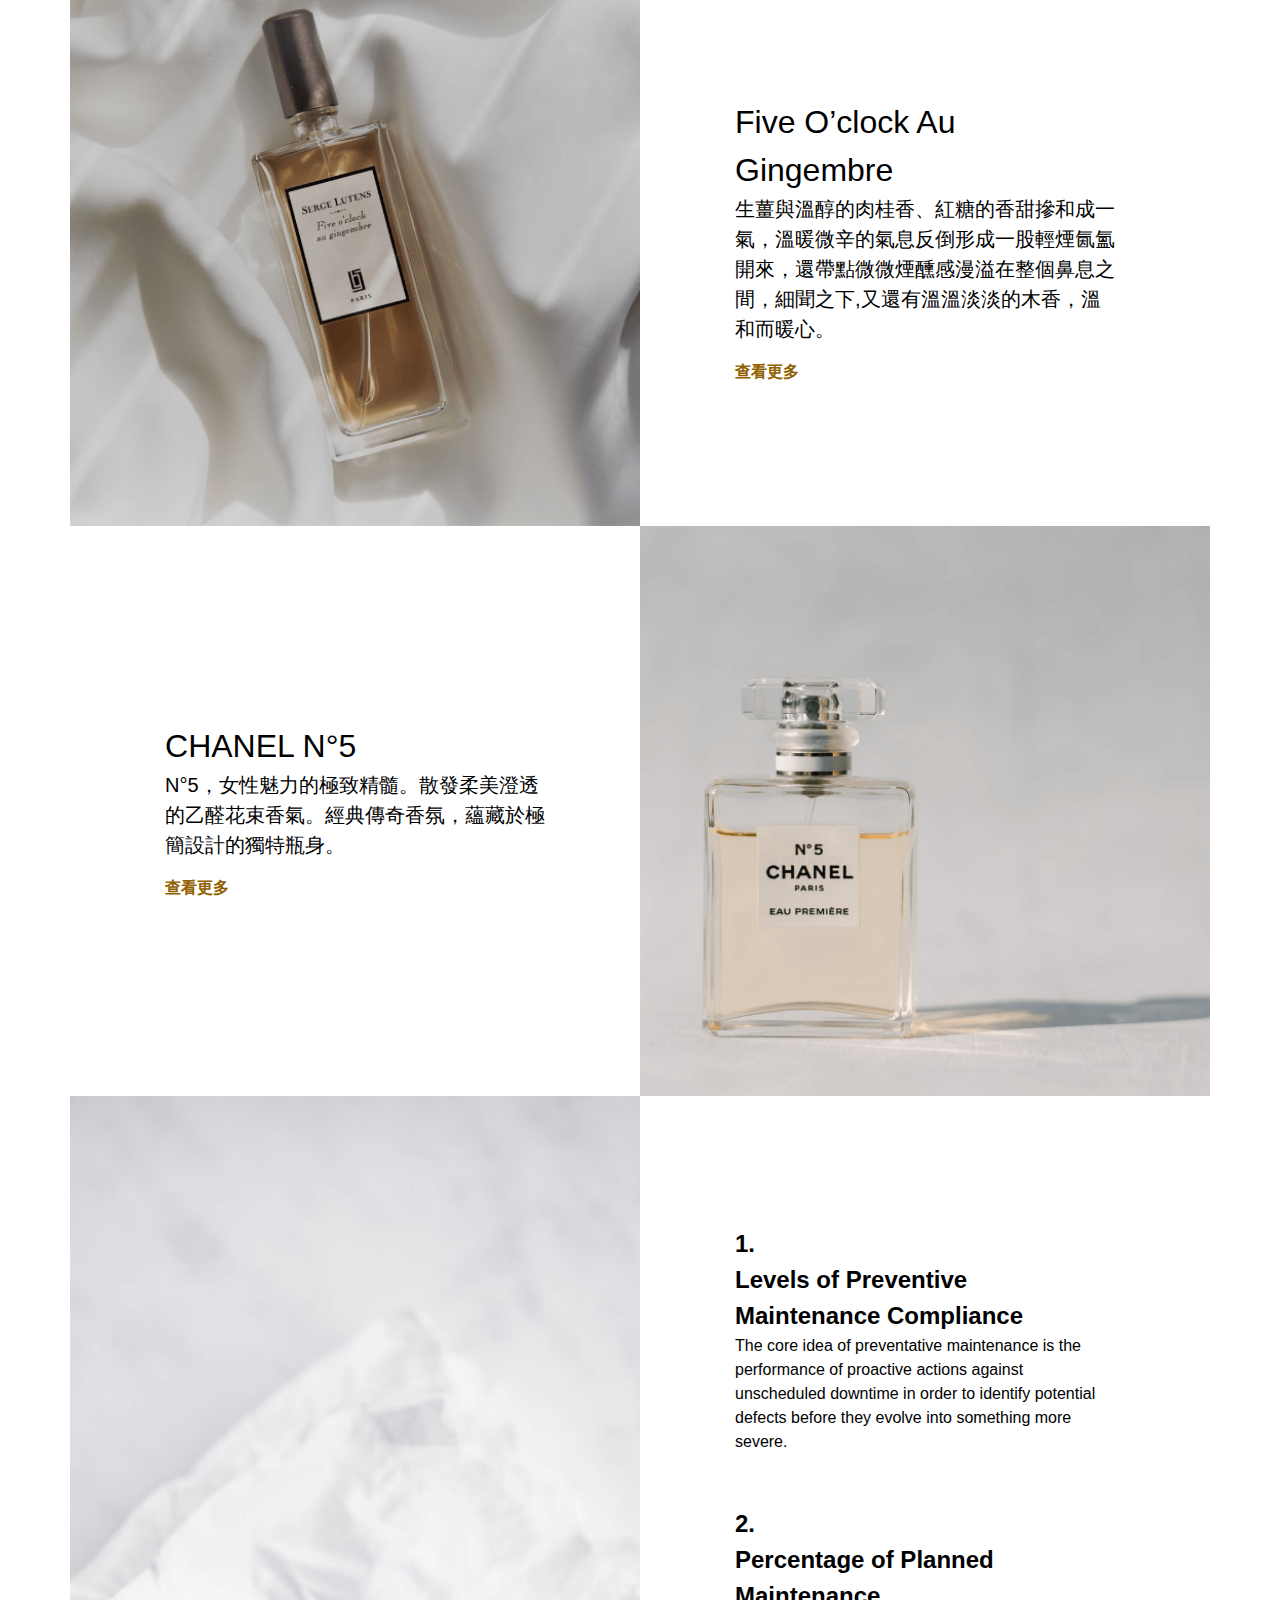
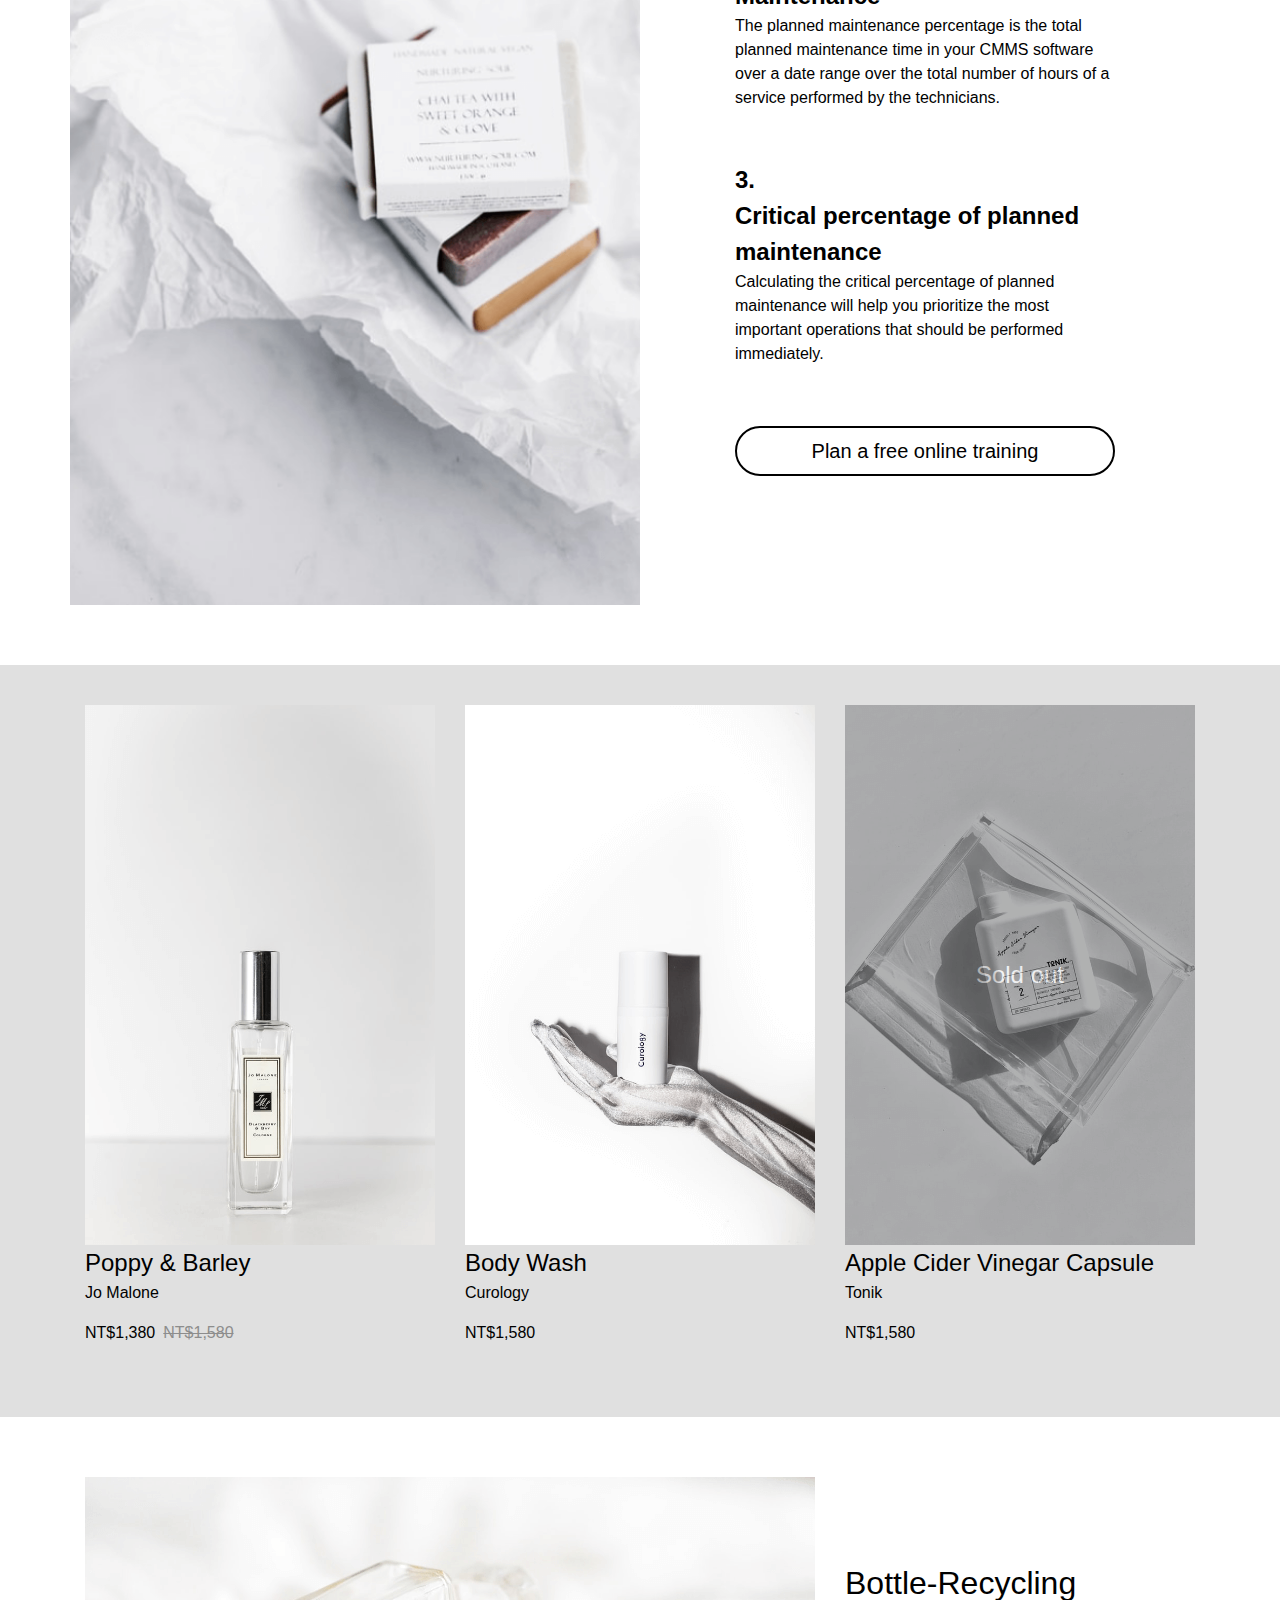
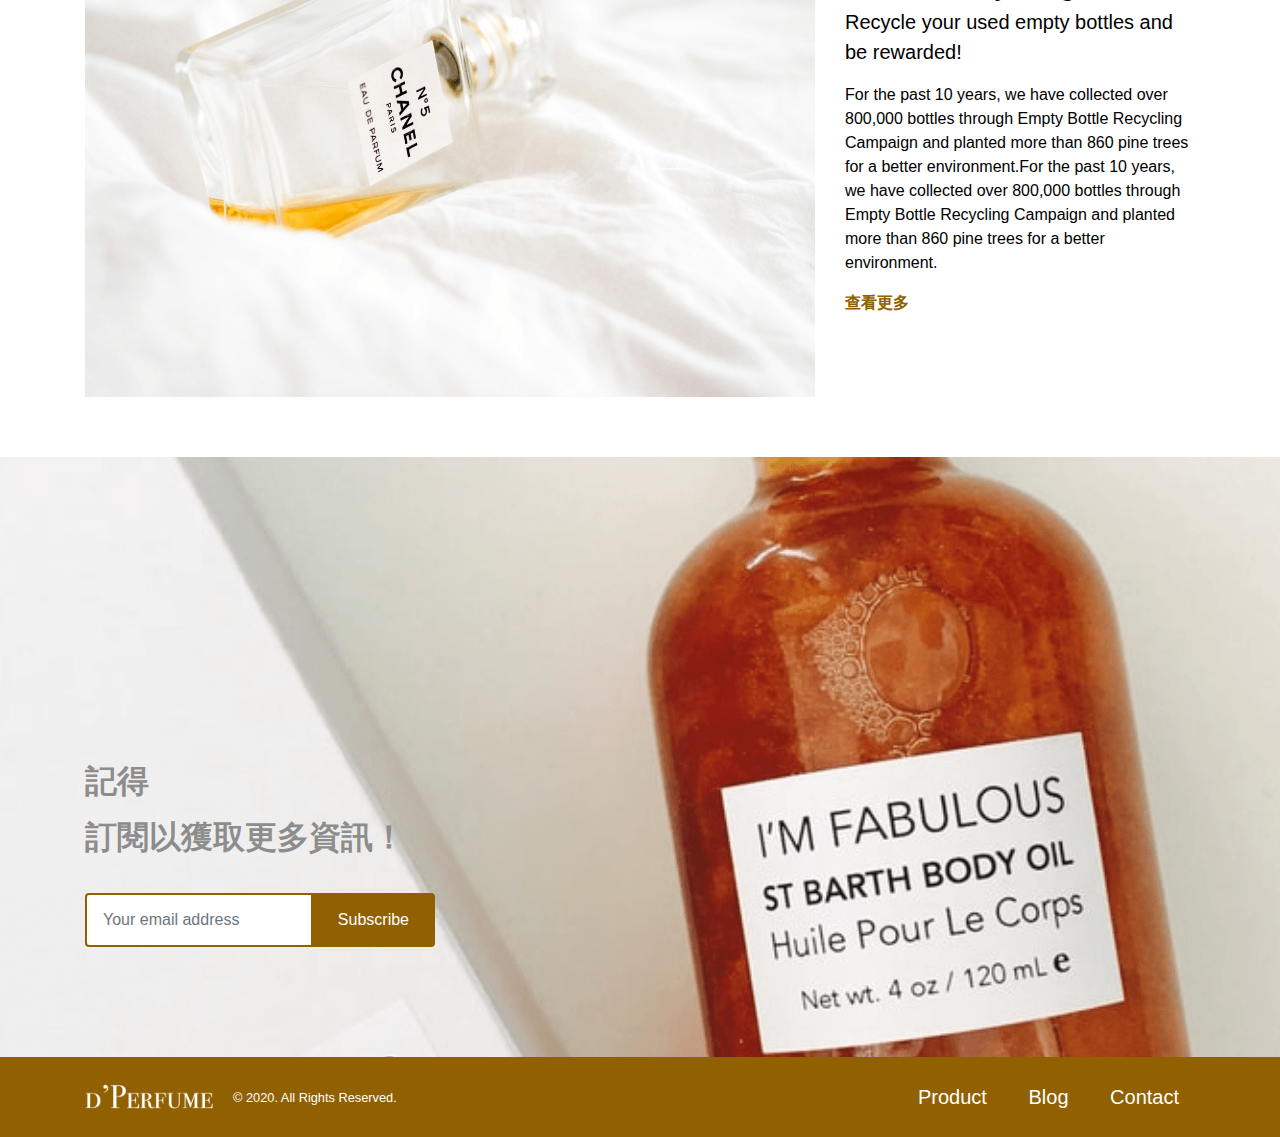
==== commit 488fbbcf: "revised" ====
--- a/index.html
+++ b/index.html
@@ -43,7 +43,7 @@
         <div class="container-xl container-fluid d-flex flex-column justify-content-center">
             <div class="row align-items-end">
                 <div class="col-12 col-lg-5 col-md-6 col-sm-8 offset-0 offset-lg-7 offset-md-6 offset-sm-4">
-                    <h1 class="mb-0">Perfume your day</h1>
+                    <h2 class="h1 mb-0">Perfume your day</h2>
                     <p class="lead">A perfume is like a piece of clothing, a message, a way of presenting oneself a costume that according to the person who wears it.</p>
                 </div>
             </div>
@@ -103,22 +103,22 @@
     </section>
     <section class="bg-secondary-l">
         <div class="container-xl container-fluid py-4_2 py-sm-4_4">
-            <div class="row">
-                <div class="col-12 col-sm-4">
+            <ul class="row list-unstyled">
+                <li class="col-12 col-sm-4">
                     <img class="d-none d-sm-block img-fluid" src="./img/p-1.png" alt="Poppy & Barley" srcset="./img/p-1@2x.png 2x">
                     <img class="d-block d-sm-none w-100 h-auto" src="./img/p-1-m.png" alt="Poppy & Barley" srcset="./img/p-1-m@2x.png 2x">
                     <h4 class="mb-0">Poppy & Barley</h4>
                     <p class="font-weight-light">Jo Malone</p>
                     <p class="font-weight-light">NT$1,380<del class="text-secondary ml-2">NT$1,580</del></p>
-                </div>
-                <div class="col-12 col-sm-4">
+                </li>
+                <li class="col-12 col-sm-4">
                     <img class="d-none d-sm-block img-fluid" src="./img/p-2.png" alt="Body Wash" srcset="./img/p-2@2x.png 2x">
                     <img class="d-block d-sm-none w-100 h-auto" src="./img/p-2-m.png" alt="Poppy & Barley" srcset="./img/p-2-m@2x.png 2x">
                     <h4 class="mb-0">Body Wash</h4>
                     <p class="font-weight-light">Curology</p>
                     <p class="font-weight-light">NT$1,580</p>
-                </div>
-                <div class="col-12 col-sm-4">
+                </li>
+                <li class="col-12 col-sm-4">
                     <div class="position-relative">
                         <h4 class="bg-black opacity-3 text-light font-weight-semebold position-absolute d-flex justify-content-center align-items-center w-100 h-100 mb-0">Sold out</h4>
                         <img class="d-none d-sm-block img-fluid" src="./img/p-3.png" alt="Apple Cider Vinegar Capsule" srcset="./img/p-3@2x.png 2x">
@@ -127,8 +127,8 @@
                     <h4 class="mb-0">Apple Cider Vinegar Capsule</h4>
                     <p class="font-weight-light">Tonik</p>
                     <p class="font-weight-light">NT$1,580</p>
-                </div>
-            </div>
+                </li>
+            </ul>
         </div>
     </section>
     <section class="container-xl container-fluid py-4_4 py-md-5_3">
@@ -164,11 +164,11 @@
         </div>
     </section>
     <footer class="bg-primary text-white">
-        <div class="container-xl container-fluid h-100">
-            <div class="navbar navbar-dark d-flex justify-content-between flex-nowrap h-100 p-0">
+        <div class="container-xl container-fluid py-3 py-md-3">
+            <div class="navbar navbar-dark d-flex justify-content-between align-items-center flex-nowrap p-0">
                 <div class="flex-grow-1 d-flex justify-content-md-start justify-content-between align-items-center">
-                    <a class="navbar-brand pr-1 mr-3" href="./index.html"><h1 class="logo logo-white align-middle text-hide mb-0">d'Perfume</h1></a>
-                    <p class="navbar-text mb-0"><small>© 2020. All Rights Reserved.</small></p>    
+                    <a class="navbar-brand pr-1 mr-3" href="./index.html"><h2 class="logo logo-white align-middle text-hide mb-0">d'Perfume</h2></a>
+                    <p class="navbar-text p-0 mb-0"><small>© 2020. All Rights Reserved.</small></p>    
                 </div>
                 <div class="navbar-nav d-none d-md-inline-block lead font-weight-normal">
                     <a class="nav-item nav-link d-inline-block px-3 mr-1" href="./product.html">Product</a>
